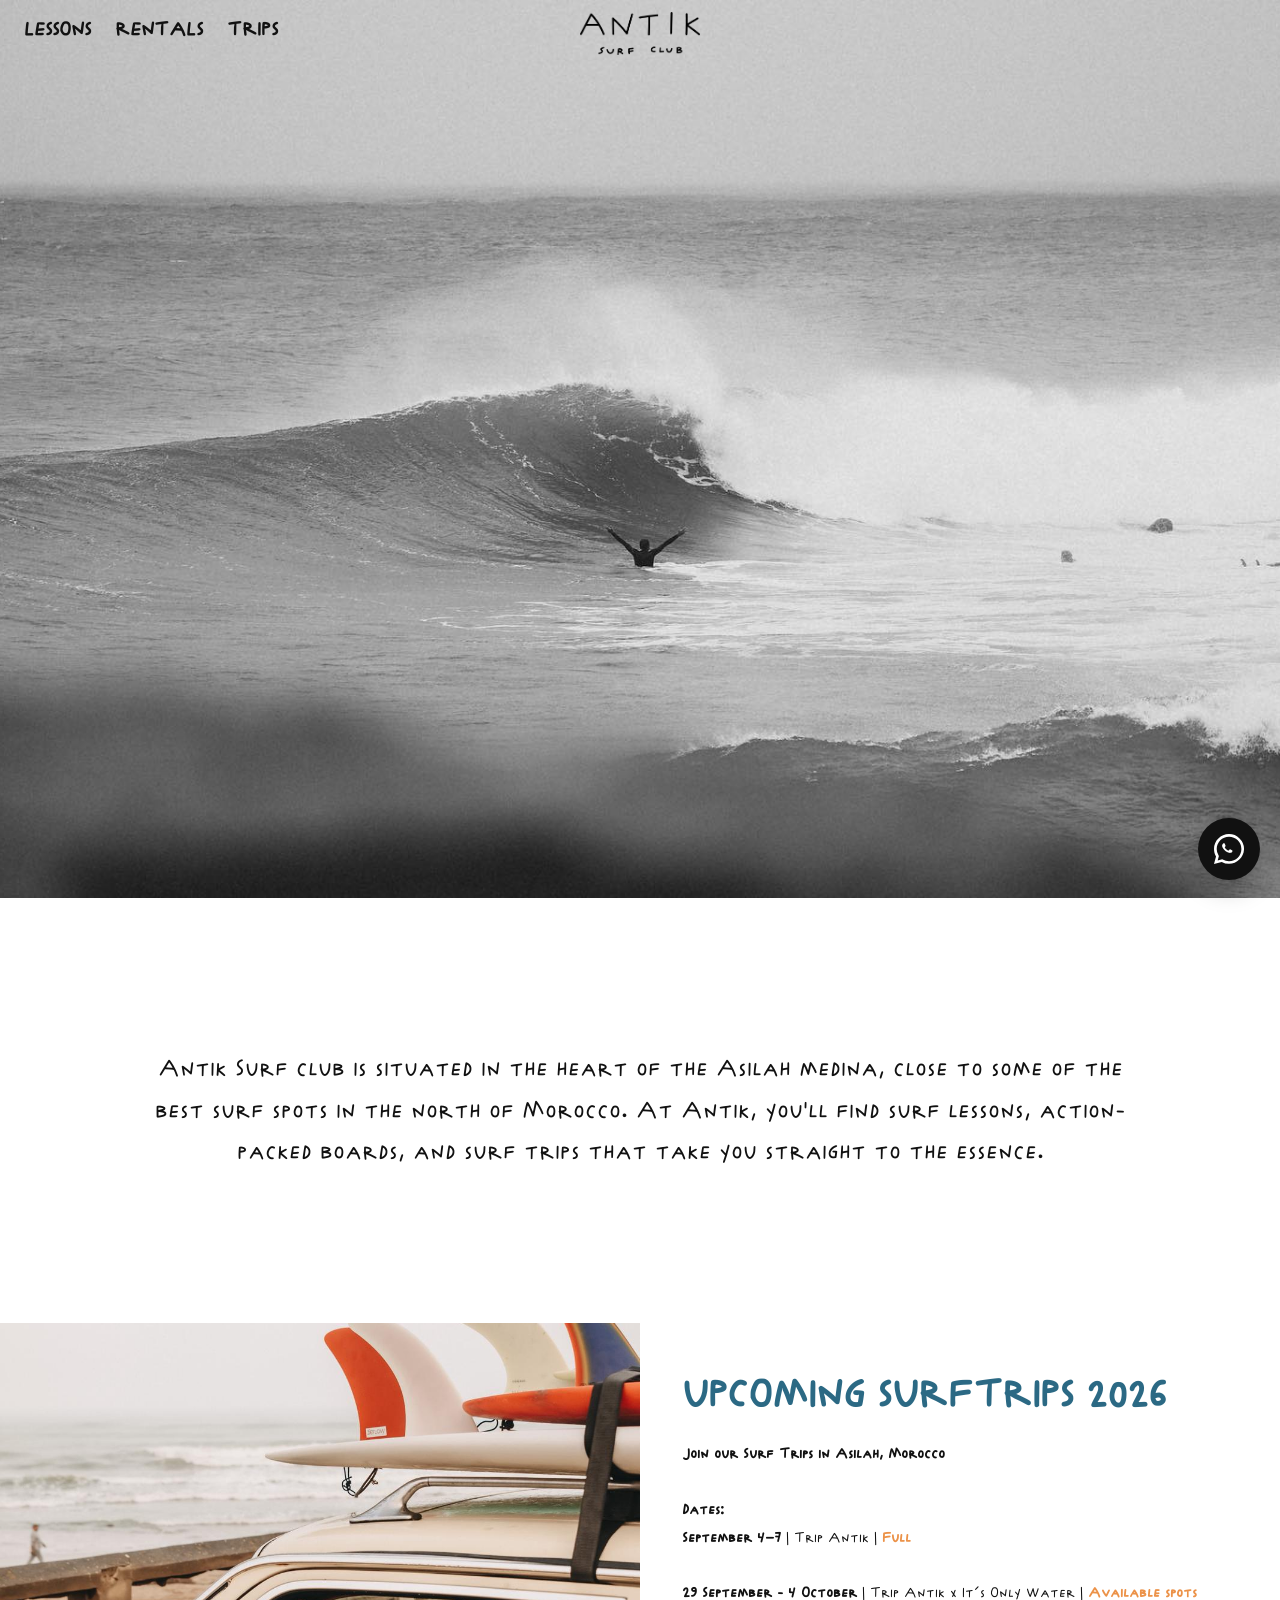
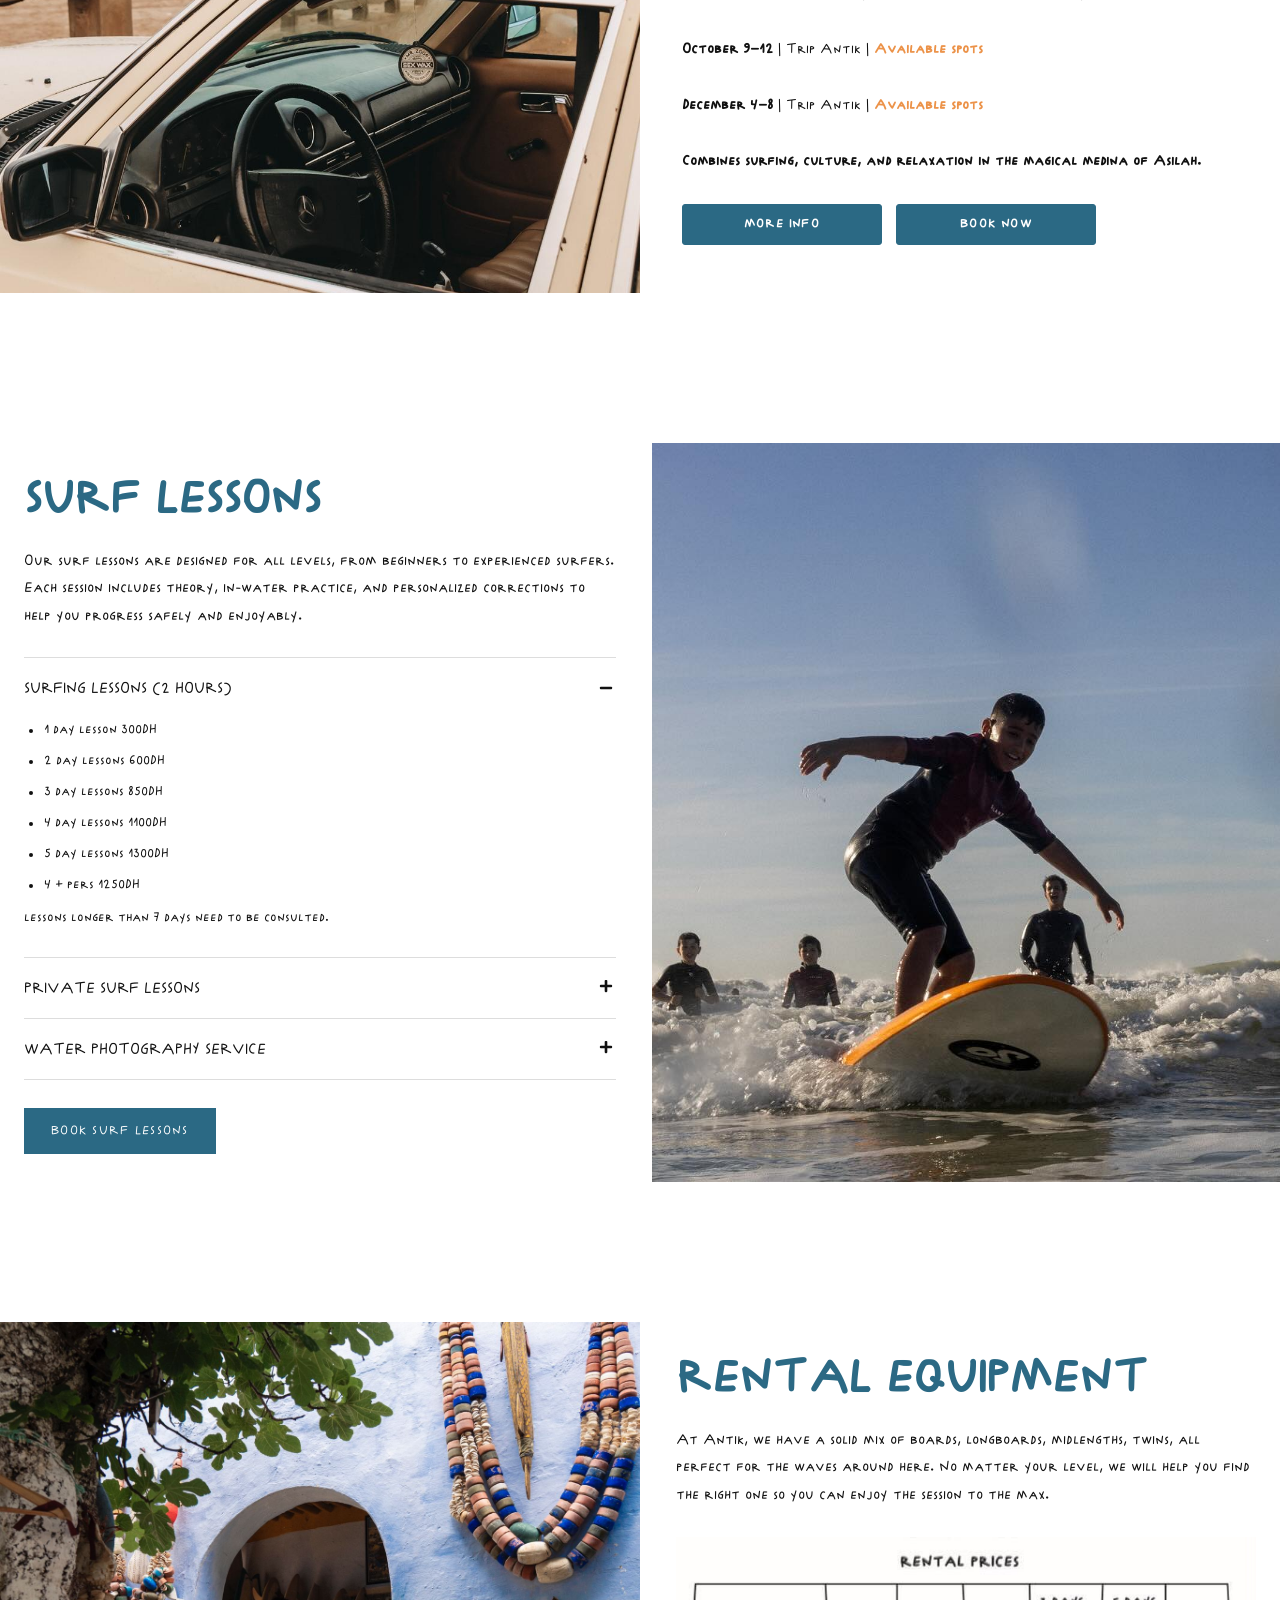
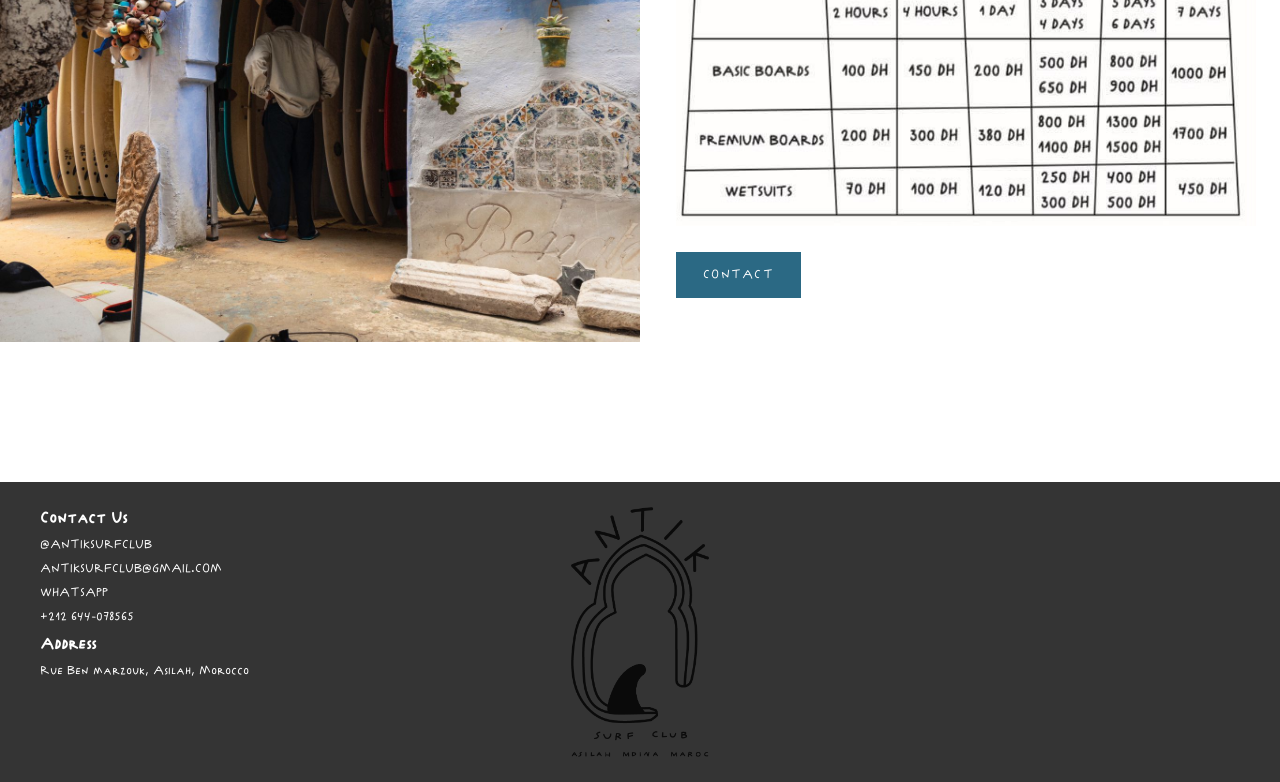
==== index.html @ b97a7c61 "main page actualizado los estilos segun las peticiones de asis en la primera reunion proximo paso la" ====
<!DOCTYPE html>
<html>
<head>
    <meta charset="UTF-8">
    <meta name="viewport" content="width=device-width, initial-scale=1.0">
    <title>Antik Web</title>
    <link rel="stylesheet" href="css/style.css">
</head>

<body>
    <section class="hero" id="hero">
        <header class="encabezado">
            <div class="menu-indice">
                <button class="menu-boton" id="menuBoton" type="button" aria-label="Abrir menú" aria-expanded="false" aria-controls="menuDesplegable">☰</button>
                <div class="menu-desplegable" id="menuDesplegable">
                    <button class="menu-cerrar" id="menuCerrar" type="button" aria-label="Cerrar menú">✕</button>
                    <a href="#surf-lessons">Surf Lessons</a>
                    <a href="#surf-rental">Surf Rental</a>
                    <a href="surftrips.html">Surf Trips</a>
                </div>
            </div>
            <nav class="desktop-nav" aria-label="Main navigation">
                <a href="#surf-lessons">Lessons</a>
                <a href="#surf-rental">Rentals</a>
                <a href="surftrips.html">Trips</a>
            </nav>
            <h1 class="hero-title">
                <img class="hero-title-logo" src="images/logo-tipografia-ANTIK-SURF-CLUB.png" alt="Antik Surf Club">
            </h1>
        
        </header> 
    </section>

    <section class="antik-intro" aria-label="Antik surf club intro">
        <p>
            Antik Surf club is situated in the heart of the Asilah medina, close to some of the best surf spots
            in the north of Morocco. At Antik, you'll find surf lessons, action-packed boards, and surf trips that
            take you straight to the essence.
        </p>
    </section>

    <section class="upcoming-trips-section" aria-label="Upcoming surf trips">
        <div class="upcoming-trips-media" aria-hidden="true"></div>
        <div class="upcoming-trips-content">
            <h2 class="upcoming-trips-title"><a href="surftrips.html">UPCOMING SURFTRIPS 2026</a></h2>
            <p class="upcoming-trips-text"><strong>Join our Surf Trips in Asilah, Morocco</strong><br><br>
            <strong>Dates:</strong><br>
            <strong>September 4–7</strong> | Trip Antik | <span class="trip-status trip-status-full">Full</span><br><br>
            <strong>29 September - 4 October</strong> | Trip Antik x It´s Only Water | <span class="trip-status trip-status-available">Available spots</span><br><br>
            <strong>October 9–12</strong> | Trip Antik | <span class="trip-status trip-status-available">Available spots</span><br><br>
            <strong>December 4–8</strong> | Trip Antik | <span class="trip-status trip-status-available">Available spots</span><br><br>
            <strong>Combines surfing, culture, and relaxation in the magical medina of Asilah.</strong></p>
            <div class="upcoming-trips-actions">
                <a class="upcoming-trips-button upcoming-trips-button-primary" href="surftrips.html">MORE INFO</a>
                <a class="upcoming-trips-button upcoming-trips-button-primary" href="https://api.whatsapp.com/send/?phone=212644078565&amp;text&amp;type=phone_number&amp;app_absent=0">BOOK NOW</a>
            </div>
        </div>
    </section>

    <section class="surf-lessons-section" id="surf-lessons" aria-label="Surf lessons">
        <div class="surf-lessons-layout">
            <div class="elementor-widget-wrap elementor-element-populated">
                <div class="elementor-element elementor-element-a486c04 elementor-widget elementor-widget-heading" data-id="a486c04" data-element_type="widget" data-widget_type="heading.default">
                    <h1 class="elementor-heading-title elementor-size-default">SURF LESSONS</h1>
                </div>
                <div class="elementor-element elementor-element-afb45d2 elementor-widget elementor-widget-heading" data-id="afb45d2" data-element_type="widget" data-widget_type="heading.default">
                    <p class="elementor-heading-title elementor-size-default">Our surf lessons are designed for all levels, from beginners to experienced surfers. Each session includes theory, in-water practice, and personalized corrections to help you progress safely and enjoyably.</p>
                </div>
                <div class="elementor-element elementor-element-6ef3668 elementor-widget elementor-widget-accordion" data-id="6ef3668" data-element_type="widget" data-widget_type="accordion.default">
                    <div class="elementor-accordion">
                        <div class="elementor-accordion-item">
                            <div id="elementor-tab-title-1161" class="elementor-tab-title elementor-active" data-tab="1" role="button" aria-controls="elementor-tab-content-1161" aria-expanded="true" tabindex="0" aria-selected="true">
                                <span class="elementor-accordion-icon elementor-accordion-icon-right" aria-hidden="true">
                                    <span class="elementor-accordion-icon-closed"><svg class="e-font-icon-svg e-fas-plus" viewBox="0 0 448 512" xmlns="http://www.w3.org/2000/svg"><path d="M416 208H272V64c0-17.67-14.33-32-32-32h-32c-17.67 0-32 14.33-32 32v144H32c-17.67 0-32 14.33-32 32v32c0 17.67 14.33 32 32 32h144v144c0 17.67 14.33 32 32 32h32c17.67 0 32-14.33 32-32V304h144c17.67 0 32-14.33 32-32v-32c0-17.67-14.33-32-32-32z"></path></svg></span>
                                    <span class="elementor-accordion-icon-opened"><svg class="e-font-icon-svg e-fas-minus" viewBox="0 0 448 512" xmlns="http://www.w3.org/2000/svg"><path d="M416 208H32c-17.67 0-32 14.33-32 32v32c0 17.67 14.33 32 32 32h384c17.67 0 32-14.33 32-32v-32c0-17.67-14.33-32-32-32z"></path></svg></span>
                                </span>
                                <a class="elementor-accordion-title" tabindex="0">SURFING LESSONS (2 HOURS)</a>
                            </div>
                            <div id="elementor-tab-content-1161" class="elementor-tab-content elementor-clearfix elementor-active" data-tab="1" role="region" aria-labelledby="elementor-tab-title-1161" style="display: block;"><ul><li><h4>1 day lesson 300DH</h4></li><li><h4>2 day lessons 600DH</h4></li><li><h4>3 day lessons 850DH</h4></li><li><h4>4 day lessons 1100DH</h4></li><li><h4>5 day lessons 1300DH</h4></li><li><h4>4 + pers 1250DH</h4></li></ul><h4>lessons longer than 7 days need to be consulted.</h4></div>
                        </div>
                        <div class="elementor-accordion-item">
                            <div id="elementor-tab-title-1162" class="elementor-tab-title" data-tab="2" role="button" aria-controls="elementor-tab-content-1162" aria-expanded="false">
                                <span class="elementor-accordion-icon elementor-accordion-icon-right" aria-hidden="true">
                                    <span class="elementor-accordion-icon-closed"><svg class="e-font-icon-svg e-fas-plus" viewBox="0 0 448 512" xmlns="http://www.w3.org/2000/svg"><path d="M416 208H272V64c0-17.67-14.33-32-32-32h-32c-17.67 0-32 14.33-32 32v144H32c-17.67 0-32 14.33-32 32v32c0 17.67 14.33 32 32 32h144v144c0 17.67 14.33 32 32 32h32c17.67 0 32-14.33 32-32V304h144c17.67 0 32-14.33 32-32v-32c0-17.67-14.33-32-32-32z"></path></svg></span>
                                    <span class="elementor-accordion-icon-opened"><svg class="e-font-icon-svg e-fas-minus" viewBox="0 0 448 512" xmlns="http://www.w3.org/2000/svg"><path d="M416 208H32c-17.67 0-32 14.33-32 32v32c0 17.67 14.33 32 32 32h384c17.67 0 32-14.33 32-32v-32c0-17.67-14.33-32-32-32z"></path></svg></span>
                                </span>
                                <a class="elementor-accordion-title" tabindex="0">PRIVATE SURF LESSONS</a>
                            </div>
                            <div id="elementor-tab-content-1162" class="elementor-tab-content elementor-clearfix" data-tab="2" role="region" aria-labelledby="elementor-tab-title-1162"><h4>Consult availability and prices</h4><h4>antiksurfclub@gmail.com</h4><h4>+212 644-078565</h4></div>
                        </div>
                        <div class="elementor-accordion-item">
                            <div id="elementor-tab-title-1163" class="elementor-tab-title" data-tab="3" role="button" aria-controls="elementor-tab-content-1163" aria-expanded="false">
                                <span class="elementor-accordion-icon elementor-accordion-icon-right" aria-hidden="true">
                                    <span class="elementor-accordion-icon-closed"><svg class="e-font-icon-svg e-fas-plus" viewBox="0 0 448 512" xmlns="http://www.w3.org/2000/svg"><path d="M416 208H272V64c0-17.67-14.33-32-32-32h-32c-17.67 0-32 14.33-32 32v144H32c-17.67 0-32 14.33-32 32v32c0 17.67 14.33 32 32 32h144v144c0 17.67 14.33 32 32 32h32c17.67 0 32-14.33 32-32V304h144c17.67 0 32-14.33 32-32v-32c0-17.67-14.33-32-32-32z"></path></svg></span>
                                    <span class="elementor-accordion-icon-opened"><svg class="e-font-icon-svg e-fas-minus" viewBox="0 0 448 512" xmlns="http://www.w3.org/2000/svg"><path d="M416 208H32c-17.67 0-32 14.33-32 32v32c0 17.67 14.33 32 32 32h384c17.67 0 32-14.33 32-32v-32c0-17.67-14.33-32-32-32z"></path></svg></span>
                                </span>
                                <a class="elementor-accordion-title" tabindex="0">WATER PHOTOGRAPHY SERVICE</a>
                            </div>
                            <div id="elementor-tab-content-1163" class="elementor-tab-content elementor-clearfix" data-tab="3" role="region" aria-labelledby="elementor-tab-title-1163"><h4>Take the best memories of your experience</h4><h4>Book now 150DH</h4></div>
                        </div>
                    </div>
                </div>
                <div class="elementor-element elementor-element-28c0f49 elementor-align-left elementor-widget__width-initial elementor-mobile-align-justify elementor-widget elementor-widget-button" data-id="28c0f49" data-element_type="widget" data-widget_type="button.default">
                    <a class="elementor-button elementor-button-link elementor-size-sm" href="https://api.whatsapp.com/send/?phone=212644078565&amp;text&amp;type=phone_number&amp;app_absent=0">
                        <span class="elementor-button-content-wrapper">
                            <span class="elementor-button-text">BOOK SURF LESSONS</span>
                        </span>
                    </a>
                </div>
            </div>
            <div class="surf-lessons-media" aria-hidden="true"></div>
        </div>
    </section>

    <section class="surf-rental-section" id="surf-rental" aria-label="Rental equipment">
        <div class="surf-rental-layout">
            <div class="surf-rental-media" aria-hidden="true"></div>
            <div class="elementor-column elementor-col-50 elementor-top-column elementor-element elementor-element-14c9cfe" data-id="14c9cfe" data-element_type="column">
                <div class="elementor-widget-wrap elementor-element-populated">
                    <div class="elementor-element elementor-element-a6297ad elementor-widget elementor-widget-heading" data-id="a6297ad" data-element_type="widget" data-widget_type="heading.default">
                        <h1 class="elementor-heading-title elementor-size-default"><a href="#surf-rental">RENTAL EQUIPMENT</a></h1>
                    </div>
                    <div class="elementor-element elementor-element-3579258 elementor-widget elementor-widget-heading" data-id="3579258" data-element_type="widget" data-widget_type="heading.default">
                        <p class="elementor-heading-title elementor-size-default">At Antik, we have a solid mix of boards, longboards, midlengths, twins, all perfect for the waves around here. No matter your level, we will help you find the right one so you can enjoy the session to the max.</p>
                    </div>
                    <div class="surf-rental-prices">
                        <img src="images/Rentprices.JPG" alt="Surf rental prices">
                    </div>
                    
                    <div class="elementor-element elementor-element-9f660d5 elementor-align-left elementor-widget__width-initial elementor-tablet-align-center elementor-widget elementor-widget-button" data-id="9f660d5" data-element_type="widget" data-widget_type="button.default">
                        <a class="elementor-button elementor-button-link elementor-size-sm" href="https://api.whatsapp.com/send/?phone=212644078565&amp;text&amp;type=phone_number&amp;app_absent=0">
                            <span class="elementor-button-content-wrapper">
                                <span class="elementor-button-text">CONTACT</span>
                            </span>
                        </a>
                    </div>
                </div>
            </div>
        </div>
    </section>

    <section class="bloque-contacto">
        <div class="contacto-izquierda">
            <p class="contacto-titulo">Contact Us</p>
            <a href="https://www.instagram.com/antiksurfclub/" target="_blank" rel="noopener noreferrer">@ANTIKSURFCLUB</a>
            <a href="mailto:antiksurfclub@gmail.com">ANTIKSURFCLUB@GMAIL.COM</a>
            <a href="https://api.whatsapp.com/send/?phone=212644078565&amp;text&amp;type=phone_number&amp;app_absent=0" target="_blank" rel="noopener noreferrer">WHATSAPP</a>
            <p>+212 644-078565</p>
            <p class="contacto-titulo">Address</p>
            <a href="https://www.google.com/maps?um=1&amp;ie=UTF-8&amp;fb=1&amp;gl=es&amp;sa=X&amp;geocode=KZl17D3klAsNMRK8Fh4Hdh6r&amp;daddr=Rue+Ben+marzouk,+Asilah,+Marruecos" target="_blank" rel="noopener noreferrer">Rue Ben marzouk, Asilah, Morocco</a>
        </div>
        <div class="contacto-derecha">
            <img class="logo-final" src="images/logo-antik.png" alt="Logo Antik Surf Club">
        </div>
    </section>

    <a class="floating-whatsapp" href="https://api.whatsapp.com/send/?phone=212644078565&amp;text&amp;type=phone_number&amp;app_absent=0" target="_blank" rel="noopener noreferrer" aria-label="Contact on WhatsApp">
        <svg viewBox="0 0 32 32" aria-hidden="true" focusable="false">
            <path d="M19.11 17.21c-.27-.14-1.59-.78-1.84-.87-.25-.09-.43-.14-.61.14-.18.27-.7.87-.86 1.05-.16.18-.32.2-.59.07-.27-.14-1.15-.42-2.18-1.35-.81-.72-1.35-1.62-1.5-1.89-.16-.27-.02-.42.12-.56.12-.12.27-.32.41-.47.14-.16.18-.27.27-.45.09-.18.05-.34-.02-.47-.07-.14-.61-1.47-.84-2.01-.22-.54-.45-.45-.61-.46h-.52c-.18 0-.47.07-.72.34-.25.27-.95.93-.95 2.27s.97 2.63 1.11 2.82c.14.18 1.91 2.91 4.63 4.08.65.28 1.16.44 1.55.56.65.2 1.25.17 1.72.1.53-.08 1.59-.65 1.81-1.28.23-.63.23-1.17.16-1.28-.06-.11-.24-.18-.5-.32z"></path>
            <path d="M27.26 4.68A15.9 15.9 0 0 0 16.02 0C7.2 0 .02 7.17.02 15.99c0 2.82.74 5.57 2.14 7.98L0 32l8.22-2.15a15.92 15.92 0 0 0 7.8 1.99h.01c8.82 0 15.99-7.18 15.99-16A15.9 15.9 0 0 0 27.26 4.68zm-11.24 24.45h-.01a13.2 13.2 0 0 1-6.73-1.84l-.48-.29-4.88 1.28 1.3-4.76-.31-.49a13.16 13.16 0 0 1-2.02-7.03C2.89 8.69 8.71 2.87 16.02 2.87c3.53 0 6.85 1.37 9.34 3.87a13.1 13.1 0 0 1 3.86 9.34c0 7.31-5.82 13.05-13.2 13.05z"></path>
        </svg>
    </a>

    <script src="js/script.js"></script>
</body>
</html>
---- css/style.css ----
body {
    font-family: 'AntikSurfClub', Arial, sans-serif;
    margin: 0;
    background-color: #ffffff;
    overflow-x: hidden;
}

.encabezado {
    display: flex;
    align-items: center;
    justify-content: center;
    position: relative;
    /*padding: 10px 20px 20px;*/
}

.hero-title {
    margin: 0;
    padding: 12px 16px 0;
}

.hero-title-logo {
    display: block;
    width: min(120px, calc(100vw - 300px));
    height: auto;
}

.logo-final {
    height: 250px;
    width: auto;
    object-fit: contain;
    margin: 0 auto;
    opacity: 0.8;
}

.floating-whatsapp {
    position: fixed;
    right: 20px;
    bottom: 20px;
    z-index: 1000;
    display: inline-flex;
    align-items: center;
    justify-content: center;
    width: 62px;
    height: 62px;
    border-radius: 50%;
    background: #111111;
    color: #ffffff;
    box-shadow: 0 10px 24px rgba(0, 0, 0, 0.22);
    transition: transform 0.2s ease, box-shadow 0.2s ease, background-color 0.2s ease;
}

.floating-whatsapp:hover {
    transform: translateY(-2px);
    background: #2b2b2b;
    box-shadow: 0 14px 28px rgba(0, 0, 0, 0.26);
}

.floating-whatsapp svg {
    width: 30px;
    height: 30px;
    fill: currentColor;
}

.menu-indice {
    position: absolute;
    left: 0;
    top: 0;
    display: flex;
    flex-direction: column;
    align-items: flex-start;
    gap: 6px;
}

.desktop-nav {
    position: absolute;
    left: 24px;
    top: 18px;
    display: flex;
    align-items: center;
    gap: 24px;
}

.desktop-nav a {
    color: #111111;
    text-decoration: none;
    font-size: 24px;
    font-weight: 700;
    line-height: 1;
    text-transform: uppercase;
}

.desktop-nav a:hover {
    opacity: 0.7;
}

.menu-boton {
    font-size: 30px;
    color: #111111;
    background: rgba(0, 0, 0, 0);
    border: none;
    padding: 8px 10px;
    cursor: pointer;
    border-radius: 6px;
    margin-bottom: 8px;
}

.menu-cerrar {
    background: transparent;
    border: none;
    color: white;
    font-size: 24px;
    cursor: pointer;
    align-self: flex-end;
    padding: 10px 16px;
}

.menu-desplegable {
    display: none;
    flex-direction: column;
    background: rgba(0, 0, 0, 0.6);
    backdrop-filter: blur(6px);
    width: 350px;
    position: absolute;
    top: 0;
    left: 0;
    height: 100vh;
    padding-top: 0px;
    z-index: 10;
    border-radius: 0 0px 0px 0;
    overflow: hidden;
    box-shadow: 0 6px 18px rgba(0, 0, 0, 0.25);
}

.menu-desplegable.abierto {
    display: flex;
}

.menu-desplegable a {
    color: white;
    text-decoration: none;
    padding: 10px 10px;
    border-bottom: 1px solid rgba(255, 255, 255, 0.15);    text-align: left;}

.menu-desplegable a:hover {
    background: rgba(255, 255, 255, 0.12);
}

/* Estilo para titulos*/
@font-face {
    font-family: 'AntikSurfClub';
    src: url('../fonts/AntikSurfClub-Regular (2).otf') format('opentype');
}

/*titulos*/
h1 {
    font-family: 'AntikSurfClub', Arial, sans-serif;
}

.hero {
    min-height: 99.80vh;
        background-image: url('../images/fondo.jpg');
    background-size: cover;
    background-position: center;
    background-repeat: no-repeat;
    margin: 0;
    box-sizing: border-box;
    position: relative;
    overflow: hidden;
}

.antik-intro {
    display: flex;
    justify-content: center;
    align-items: center;
    text-align: center;
    margin-top: 150px;
    background: #ffffff;
}

.antik-intro p {
    margin: 0;
    max-width: 980px;
    font-family: 'AntikSurfClub', Arial, sans-serif;
    font-size: clamp(22px, 2.4vw, 34px);
    line-height: 1.35;
    color: #111111;
}

.promo-categories {
    display: grid;
    grid-template-columns: repeat(3, minmax(0, 1fr));
    width: 100%;
}

.promo-category {
    position: relative;
    min-height: 380px;
    display: flex;
    align-items: center;
    justify-content: center;
    background-size: cover;
    background-position: center;
    background-repeat: no-repeat;
    overflow: hidden;
}

.promo-category-lessons {
    background-image: url('../images/surflessons.jpg');
}

.promo-category-rental {
    background-image: url('../images/rentals.jpg');
}

.promo-category-trips {
    background-image: url('../images/surftrips.jpg');
}

.promo-category-overlay {
    position: absolute;
    inset: 0;
    background: rgba(0, 0, 0, 0.18);
}

.promo-category-button {
    position: relative;
    z-index: 1;
    display: inline-flex;
    align-items: center;
    justify-content: center;
    min-width: 150px;
    padding: 12px 26px;
    border: 1px solid #ffffff;
    border-radius: 3px;
    color: #111111;
    text-decoration: none;
    font-family: Arial, sans-serif;
    font-size: 16px;
    font-weight: 500;
    letter-spacing: 0.08em;
    text-transform: uppercase;
    text-align: center;
    line-height: 1;
    background: #ffffff;
    box-shadow: none;
    transition: background-color 0.25s ease, transform 0.25s ease, border-color 0.25s ease;
}

.promo-category-button:hover {
    background: #f2f2f2;
    border-color: #ffffff;
    transform: translateY(-2px);
}

.upcoming-trips-section {
    margin-top : 150px; 
    margin-bottom: 150px ;
    display: grid;
    grid-template-columns: 1fr 1fr;
    min-height: 520px;
    width: 100%;
    background: #ffffff;
}

.upcoming-trips-media {
    background-image: url('../images/surftrips.jpeg');
    background-size: cover;
    background-position: center;
    background-repeat: no-repeat;
    min-height: 320px;
}

.upcoming-trips-content {
    display: flex;
    flex-direction: column;
    justify-content: center;
    padding: 48px 42px;
    background: #ffffff;
    color: #111111;
    font-family: 'AntikSurfClub', Arial, sans-serif;
}

.upcoming-trips-title {
    margin: 0 0 20px;
    font-size: clamp(30px, 4vw, 48px);
    line-height: 1.05;
    font-family: 'AntikSurfClub', Arial, sans-serif;
    color: #2B6984;
}

.upcoming-trips-title a {
    color: inherit;
    text-decoration: none;
}

.upcoming-trips-text {
    margin: 0;
    font-family: 'AntikSurfClub', Arial, sans-serif;
    font-size: 18px;
    line-height: 1.55;
}

.trip-status {
    font-weight: 700;
}

.trip-status-full {
    color: #ec9248;
}

.trip-status-available {
    color: #ec9248;
}

.upcoming-trips-actions {
    display: flex;
    flex-wrap: wrap;
    gap: 14px;
    margin-top: 28px;
}

.upcoming-trips-button {
    display: inline-flex;
    align-items: center;
    justify-content: center;
    min-width: 150px;
    padding: 12px 24px;
    border-radius: 3px;
    text-decoration: none;
    font-family: 'AntikSurfClub', Arial, sans-serif;
    font-size: 15px;
    font-weight: 600;
    letter-spacing: 0.08em;
    text-transform: uppercase;
    transition: transform 0.25s ease, background-color 0.25s ease, color 0.25s ease, border-color 0.25s ease;
}

.upcoming-trips-button:hover {
    transform: translateY(-2px);
}

.upcoming-trips-button-primary {
    background: #2B6984;
    color: #ffffff;
    border: 1px solid #2B6984;
}

.upcoming-trips-button-primary:hover {
    background: #23556b;
    border-color: #23556b;
}

.upcoming-trips-button-secondary {
    background: #ffffff;
    color: #2B6984;
    border: 1px solid #2B6984;
}

.upcoming-trips-button-secondary:hover {
    background: #eef5f8;
}

.surf-lessons-section {
    margin: 0 0 140px;
    padding: 0 0 0 24px;
}

.surf-lessons-layout {
    max-width: none;
    margin: 0;
    display: grid;
    grid-template-columns: 1fr 1fr;
    min-height: 620px;
    background: #ffffff;
}

.surf-lessons-section .elementor-widget-wrap {
    max-width: none;
    margin: 0;
    padding: 28px 36px 28px 0;
    font-family: 'AntikSurfClub', Arial, sans-serif;
    color: #111111;
}

.surf-lessons-media {
    background-image: url('../images/lessons.jpg');
    background-size: cover;
    background-position: center;
    background-repeat: no-repeat;
    min-height: 360px;
}

.surf-lessons-section .elementor-element-a486c04 .elementor-heading-title {
    margin: 0 0 18px;
    font-size: clamp(34px, 4.8vw, 58px);
    line-height: 1;
    color: #2B6984;
}

.surf-lessons-section .elementor-element-afb45d2 .elementor-heading-title {
    margin: 0 0 28px;
    font-size: 19px;
    line-height: 1.45;
}

.surf-lessons-section .elementor-accordion {
    border-top: 1px solid #dddddd;
}

.surf-lessons-section .elementor-accordion-item {
    border-bottom: 1px solid #dddddd;
}

.surf-lessons-section .elementor-tab-title {
    display: flex;
    align-items: center;
    justify-content: space-between;
    gap: 16px;
    padding: 18px 0;
    cursor: pointer;
}

.surf-lessons-section .elementor-accordion-title {
    color: #111111;
    text-decoration: none;
    font-size: 20px;
    line-height: 1.2;
    pointer-events: none;
}

.surf-lessons-section .elementor-accordion-icon {
    width: 20px;
    height: 20px;
    display: inline-flex;
    align-items: center;
    justify-content: center;
    flex-shrink: 0;
    order: 2;
}

.surf-lessons-section .elementor-accordion-icon svg {
    width: 14px;
    height: 14px;
    fill: #111111;
}

.surf-lessons-section .elementor-accordion-icon-opened {
    display: none;
}

.surf-lessons-section .elementor-tab-title.elementor-active .elementor-accordion-icon-opened {
    display: inline-flex;
}

.surf-lessons-section .elementor-tab-title.elementor-active .elementor-accordion-icon-closed {
    display: none;
}

.surf-lessons-section .elementor-tab-content {
    display: none;
    padding: 0 0 20px;
}

.surf-lessons-section .elementor-tab-content.elementor-active {
    display: block;
}

.surf-lessons-section .elementor-tab-content ul {
    margin: 0 0 10px 20px;
    padding: 0;
}

.surf-lessons-section .elementor-tab-content h4 {
    margin: 0 0 8px;
    font-family: 'AntikSurfClub', Arial, sans-serif;
    font-size: 17px;
    line-height: 1.35;
    font-weight: 400;
}

.surf-lessons-section .elementor-element-28c0f49 {
    margin-top: 28px;
}

.surf-lessons-section .elementor-button {
    display: inline-flex;
    align-items: center;
    justify-content: center;
    padding: 14px 26px;
    border: 1px solid #2B6984;
    background: #2B6984;
    color: #ffffff;
    text-decoration: none;
    letter-spacing: 0.08em;
    text-transform: uppercase;
    transition: transform 0.25s ease, background-color 0.25s ease, border-color 0.25s ease;
}

.surf-lessons-section .elementor-button:hover {
    transform: translateY(-2px);
    background: #23556b;
    border-color: #23556b;
}

.surf-rental-section {
    margin: 0 0 140px;
    padding: 0;
}

.surf-rental-layout {
    max-width: none;
    margin: 0;
    display: grid;
    grid-template-columns: 1fr 1fr;
    min-height: 620px;
    background: #ffffff;
}

.surf-rental-media {
    background-image: url('../images/rentals.jpg');
    background-size: cover;
    background-position: center;
    background-repeat: no-repeat;
    min-height: 360px;
}

.surf-rental-section .elementor-column {
    max-width: none;
    margin: 0;
}

.surf-rental-section .elementor-widget-wrap {
    padding: 28px 24px 28px 36px;
    font-family: 'AntikSurfClub', Arial, sans-serif;
    color: #111111;
}

.surf-rental-section .elementor-element-a6297ad .elementor-heading-title {
    margin: 0 0 18px;
    font-size: clamp(34px, 4.8vw, 58px);
    line-height: 1;
    color: #2B6984;
}

.surf-rental-section .elementor-element-a6297ad .elementor-heading-title a {
    color: inherit;
    text-decoration: none;
}

.surf-rental-section .elementor-element-3579258 .elementor-heading-title {
    margin: 0 0 28px;
    font-size: 19px;
    line-height: 1.45;
}

.surf-rental-prices {
    margin: 0 0 24px;
}

.surf-rental-prices img {
    display: block;
    width: 100%;
    max-width: 640px;
    height: auto;
}

.surf-rental-section .eael-data-table-wrap {
    width: 100%;
    overflow-x: auto;
    -webkit-overflow-scrolling: touch;
    border: 1px solid #dddddd;
}

.surf-rental-section .eael-data-table {
    width: 100%;
    min-width: 1060px;
    border-collapse: collapse;
    background: #ffffff;
}

.surf-rental-section .eael-data-table th,
.surf-rental-section .eael-data-table td {
    border: 1px solid #dddddd;
    padding: 12px 10px;
    text-align: center;
    vertical-align: middle;
    font-size: 15px;
    line-height: 1.3;
}

.surf-rental-section .eael-data-table th {
    font-weight: 600;
}

.surf-rental-section .eael-data-table td:first-child {
    text-align: left;
    font-weight: 600;
    white-space: nowrap;
}

.surf-rental-section .elementor-element-9f660d5 {
    margin-top: 26px;
}

.surf-rental-section .elementor-button {
    display: inline-flex;
    align-items: center;
    justify-content: center;
    padding: 14px 26px;
    border: 1px solid #2B6984;
    background: #2B6984;
    color: #ffffff;
    text-decoration: none;
    letter-spacing: 0.08em;
    text-transform: uppercase;
    transition: transform 0.25s ease, background-color 0.25s ease, border-color 0.25s ease;
}

.surf-rental-section .elementor-button:hover {
    transform: translateY(-2px);
    background: #23556b;
    border-color: #23556b;
}


.bloque-contacto {
    background-color: #343434;
    color: white;
    display: flex;
    justify-content: flex-start;
    align-items: flex-start;
    position: relative;
    overflow: hidden;
    padding: 25px 40px;
    margin-top: 0px;
    gap: 20px;
    min-height: 250px;
}

.contacto-izquierda {
    display: flex;
    flex-direction: column;
    gap: 8px;
    position: relative;
    z-index: 2;
}

.contacto-derecha {
    position: absolute;
    inset: 0;
    display: flex;
    align-items: center;
    justify-content: center;
    z-index: 1;
    pointer-events: none;
}

.contacto-izquierda a,
.contacto-izquierda p,
.contacto-derecha a,
.contacto-derecha p {
    color: white;
    text-decoration: none;
    margin: 0;
}

.contacto-titulo {
    font-size: 20px;
    line-height: 1.1;
    font-weight: bold;
    font-family: 'AntikSurfClub', Arial, sans-serif;
    margin-bottom: 8px;
}

@media (max-width: 768px) {
    .surf-rental-section .eael-data-table-wrap {
        overflow-x: visible;
        border: 0;
    }

    .surf-rental-section .eael-data-table {
        min-width: 0;
        width: 100%;
        border-collapse: separate;
        border-spacing: 0;
    }

    .surf-rental-section .eael-data-table thead {
        display: none;
    }

    .surf-rental-section .eael-data-table tbody,
    .surf-rental-section .eael-data-table tr,
    .surf-rental-section .eael-data-table td {
        display: block;
        width: 100%;
    }

    .surf-rental-section .eael-data-table tr {
        margin-bottom: 18px;
        border: 1px solid #dddddd;
        background: #ffffff;
        box-sizing: border-box;
        overflow: hidden;
    }

    .surf-rental-section .eael-data-table td {
        display: grid;
        grid-template-columns: minmax(92px, 1fr) auto;
        gap: 12px;
        align-items: center;
        text-align: left;
        border-width: 0 0 1px;
        font-size: 13px;
        padding: 10px 8px;
        box-sizing: border-box;
    }

    .surf-rental-section .eael-data-table td::before {
        content: '';
        font-size: 11px;
        font-weight: 700;
        letter-spacing: 0.08em;
        color: #666666;
    }

    .surf-rental-section .eael-data-table td:first-child {
        grid-template-columns: 1fr;
        background: #f5f5f5;
        border-bottom: 1px solid #dddddd;
        font-weight: 700;
        white-space: normal;
    }

    .surf-rental-section .eael-data-table td:first-child::before {
        display: none;
    }

    .surf-rental-section .eael-data-table td:last-child {
        border-bottom: 0;
    }

    .surf-rental-section .eael-data-table td:nth-child(2)::before {
        content: '2 HOURS';
    }

    .surf-rental-section .eael-data-table td:nth-child(3)::before {
        content: '4 HOURS';
    }

    .surf-rental-section .eael-data-table td:nth-child(4)::before {
        content: '1 DAY';
    }

    .surf-rental-section .eael-data-table td:nth-child(5)::before {
        content: '3 DAYS';
    }

    .surf-rental-section .eael-data-table td:nth-child(6)::before {
        content: '4 DAYS';
    }

    .surf-rental-section .eael-data-table td:nth-child(7)::before {
        content: '5 DAYS';
    }

    .surf-rental-section .eael-data-table td:nth-child(8)::before {
        content: '6 DAYS';
    }

    .surf-rental-section .eael-data-table td:nth-child(9)::before {
        content: '7 DAYS';
    }
}
  

@media (max-width: 480px) {
    .desktop-nav {
        display: none;
    }

    .menu-indice {
        position: fixed;
        top: 12px;
        left: 12px;
        z-index: 1300;
    }

    .menu-boton {
        margin: 0;
        width: 46px;
        height: 46px;
        border-radius: 50%;
        padding: 0;
        background: transparent;
        box-shadow: none;
        backdrop-filter: none;
        display: inline-flex;
        align-items: center;
        justify-content: center;
        font-size: 30px;
        line-height: 1;
    }

    .menu-desplegable {
        display: flex;
        position: fixed;
        top: 0;
        left: 0;
        width: 100%;
        height: auto;
        background: #ffffff;
        padding: 12px 16px 14px;
        box-sizing: border-box;
        opacity: 0;
        visibility: hidden;
        pointer-events: none;
        transform: translateY(-8px);
        transition: opacity 0.25s ease, transform 0.25s ease, visibility 0.25s ease;
        z-index: 1250;
        border-radius: 10px;
        box-shadow: 0 14px 32px rgba(0, 0, 0, 0.22);
    }

    .menu-desplegable.abierto {
        opacity: 1;
        visibility: visible;
        pointer-events: auto;
        transform: translateY(0);
    }

    .menu-cerrar {
        align-self: flex-end;
        color: #111111;
        font-size: 24px;
        padding: 4px 6px;
        margin-bottom: 6px;
    }

    .menu-desplegable a {
        color: #111111;
        padding: 12px 6px;
        font-size: 20px;
        line-height: 1.15;
        border-bottom: 1px solid rgba(0, 0, 0, 0.12);
    }

    .menu-desplegable a:last-child {
        border-bottom: 0;
    }

    .floating-whatsapp {
        right: 14px;
        bottom: 14px;
        width: 56px;
        height: 56px;
    }

    .hero {
        min-height: 100vh;
        min-height: 100svh;
    }

    .hero-title {
        padding: 16px 90px 0;
    }

    .hero-title-logo {
        width: min(100%, 140px);
        margin-left: auto;
        margin-right: auto;
    }

    .promo-categories {
        grid-template-columns: 1fr;
    }

    .promo-category {
        min-height: 240px;
    }

    .promo-category-button {
        font-size: 15px;
        min-width: 140px;
        padding: 12px 22px;
    }

    .promo-category {
        min-height: 210px;
    }

    .promo-category-button {
        font-size: 14px;
        min-width: 128px;
        padding: 10px 18px;
    }

    .upcoming-trips-section {
        grid-template-columns: 1fr;
    }

    .upcoming-trips-media {
        min-height: 280px;
    }

    .upcoming-trips-content {
        padding: 30px 20px;
    }

    .upcoming-trips-text {
        font-size: 16px;
    }

    .upcoming-trips-actions {
        margin-top: 22px;
    }

    .upcoming-trips-media {
        background-size: contain;
        background-position: center top;
        min-height: 0;
        aspect-ratio: 1066 / 1600;
    }

    .upcoming-trips-content {
        padding: 22px 16px;
    }

    .upcoming-trips-title {
        font-size: 26px;
    }

    .upcoming-trips-text {
        font-size: 14px;
        line-height: 1.45;
    }

    .upcoming-trips-button {
        width: 100%;
        min-width: 0;
    }

    .surf-lessons-section {
        margin-bottom: 110px;
        padding: 0;
    }

    .surf-lessons-layout {
        grid-template-columns: 1fr;
        min-height: 0;
    }

    .surf-lessons-section .elementor-widget-wrap {
        padding: 0 16px;
    }

    .surf-lessons-media {
        order: -1;
        min-height: 260px;
        margin-bottom: 20px;
    }

    .surf-lessons-section .elementor-element-a486c04 .elementor-heading-title {
        font-size: clamp(30px, 10vw, 42px);
    }

    .surf-lessons-section .elementor-element-afb45d2 .elementor-heading-title {
        font-size: 16px;
        line-height: 1.45;
    }

    .surf-lessons-section .elementor-accordion-title {
        font-size: 17px;
    }

    .surf-lessons-section .elementor-tab-content h4 {
        font-size: 15px;
        line-height: 1.35;
    }

    .surf-lessons-section .elementor-button {
        width: 100%;
        box-sizing: border-box;
        padding: 14px 14px;
        font-size: 14px;
        letter-spacing: 0.04em;
    }

    .surf-rental-section {
        margin-bottom: 110px;
        padding: 0;
    }

    .surf-rental-layout {
        grid-template-columns: 1fr;
        min-height: 0;
    }

    .surf-rental-media {
        min-height: 260px;
        margin-bottom: 20px;
    }

    .surf-rental-section .elementor-widget-wrap {
        padding: 0 16px;
    }

    .surf-rental-section .elementor-element-a6297ad .elementor-heading-title {
        font-size: clamp(30px, 10vw, 42px);
    }

    .surf-rental-section .elementor-element-3579258 .elementor-heading-title {
        font-size: 16px;
        line-height: 1.45;
    }

    .surf-rental-prices {
        margin-bottom: 18px;
    }

    .surf-rental-section .elementor-button {
        width: 100%;
        box-sizing: border-box;
        padding: 14px 14px;
        font-size: 14px;
        letter-spacing: 0.04em;
    }

    .surf-lessons-card {
        padding: 10px 10px 8px;
        font-size: 13px;
        line-height: 1.25;
    }

    .surf-lessons-card h3 {
        font-size: 17px;
        line-height: 1.15;
    }

    .surf-lessons-card:nth-child(3) h3 {
        font-size: 15px;
        line-height: 1.1;
    }

    .surf-lessons-card:nth-child(3) p {
        font-size: 12px;
        line-height: 1.2;
        margin: 6px 0;
    }

    .surf-trips-cta {
        font-size: 13px;
        max-width: 100%;
    }

    .surf-lessons-arrow-left {
        left: 8px;
    }

    .surf-lessons-arrow-right {
        right: 8px;
    }

}

@media (min-width: 481px) {
    .menu-indice {
        display: none;
    }
}
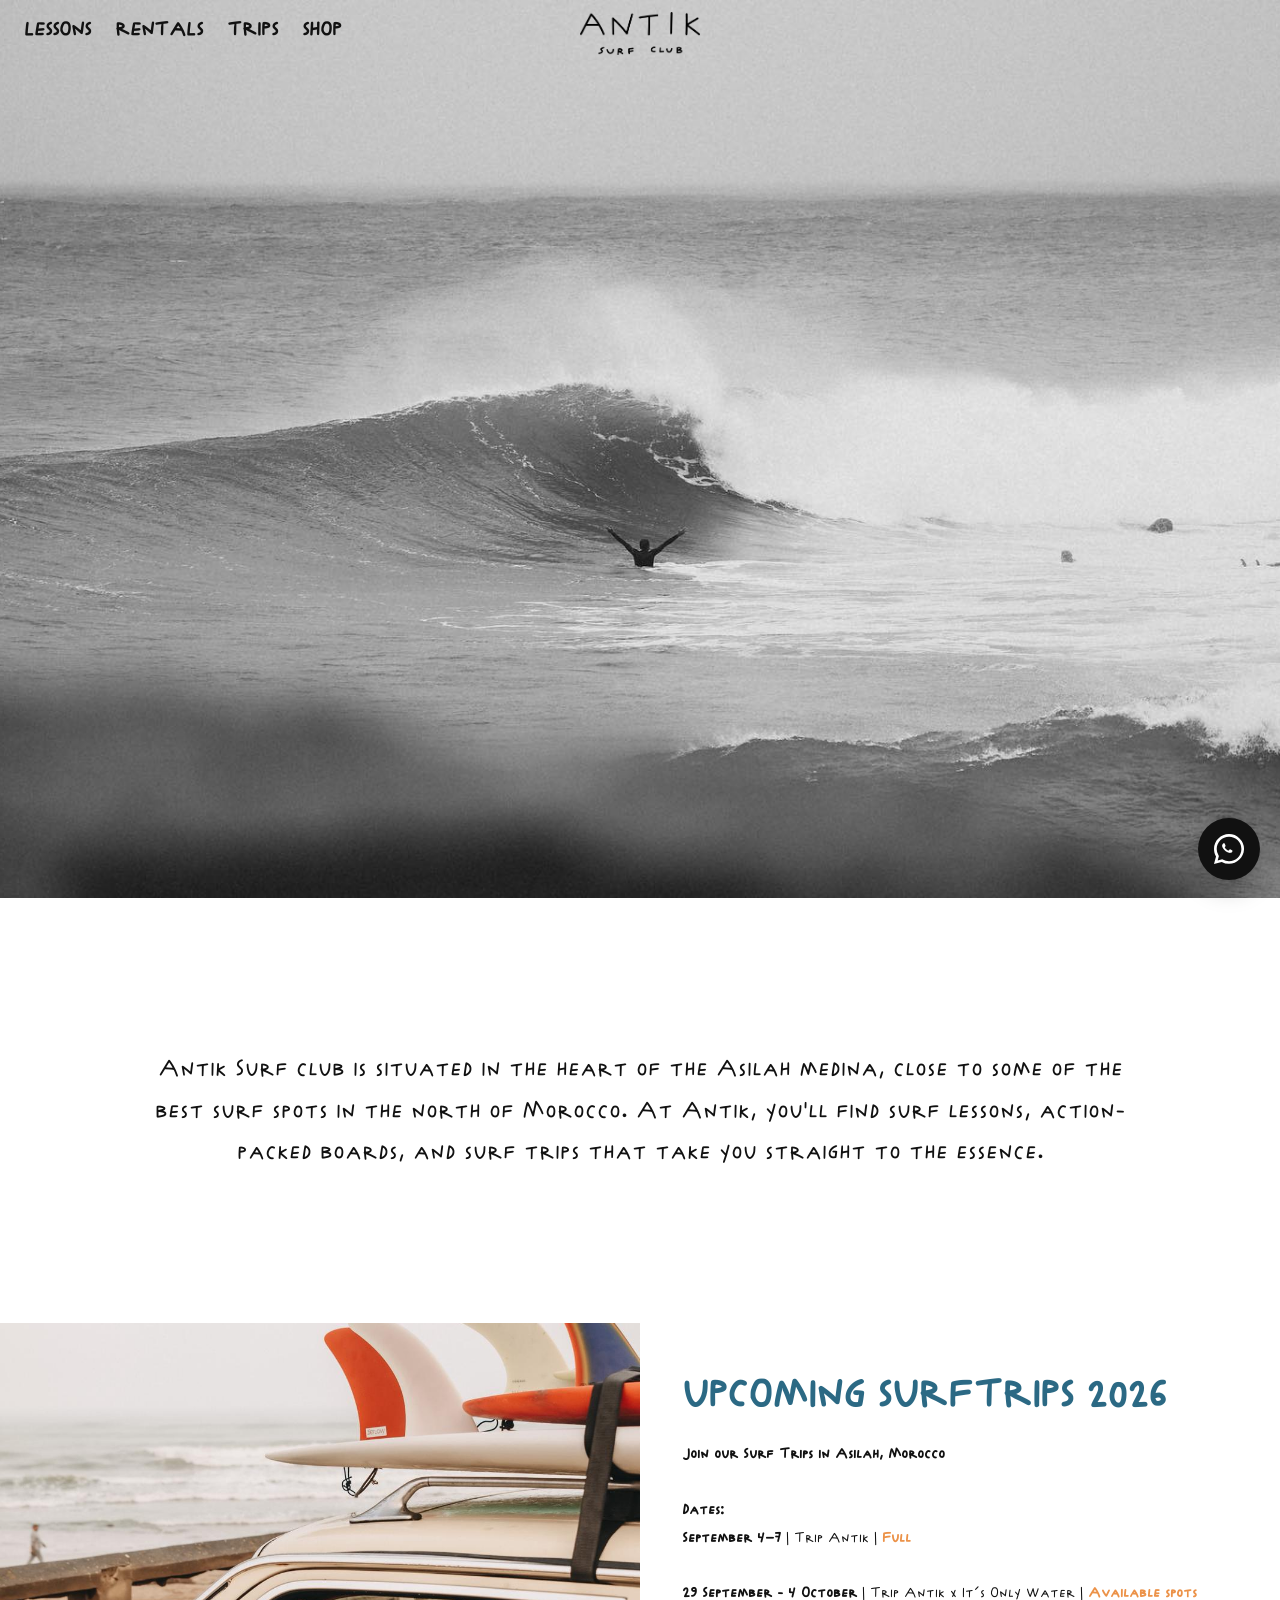
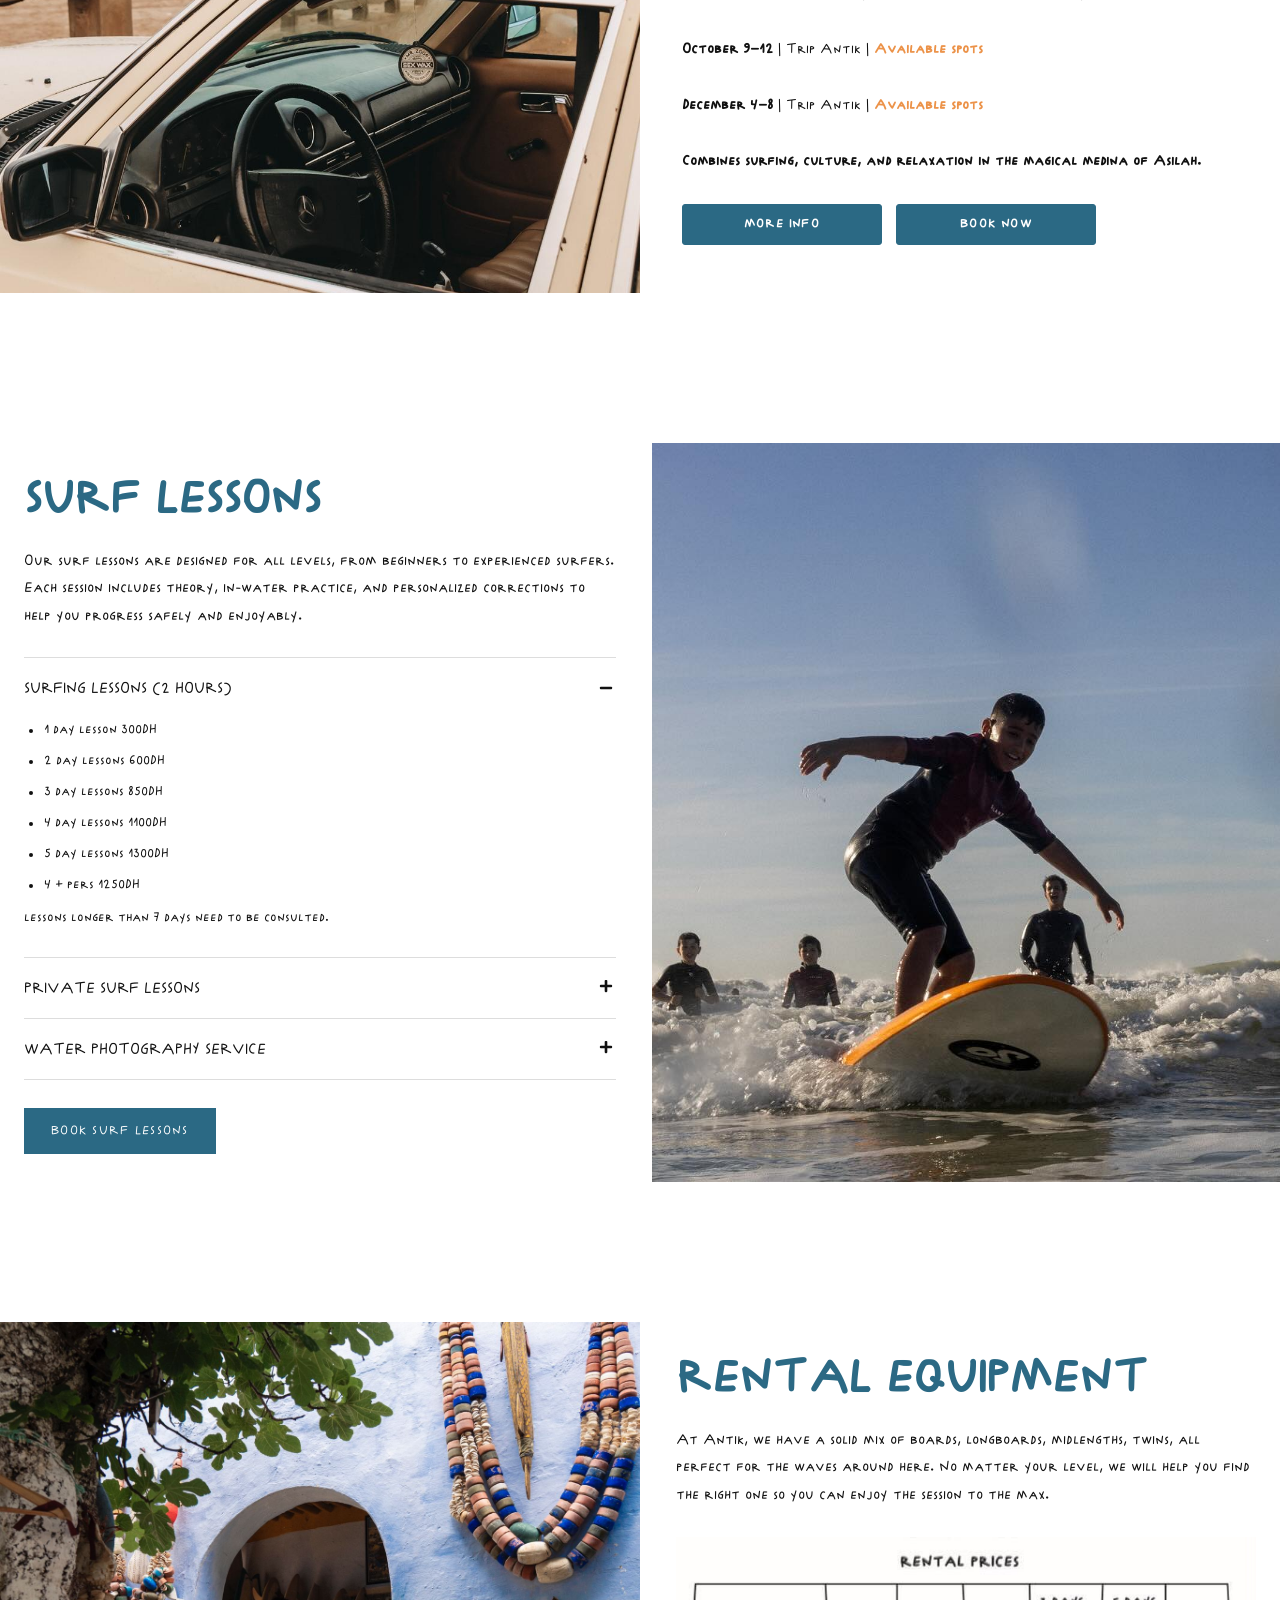
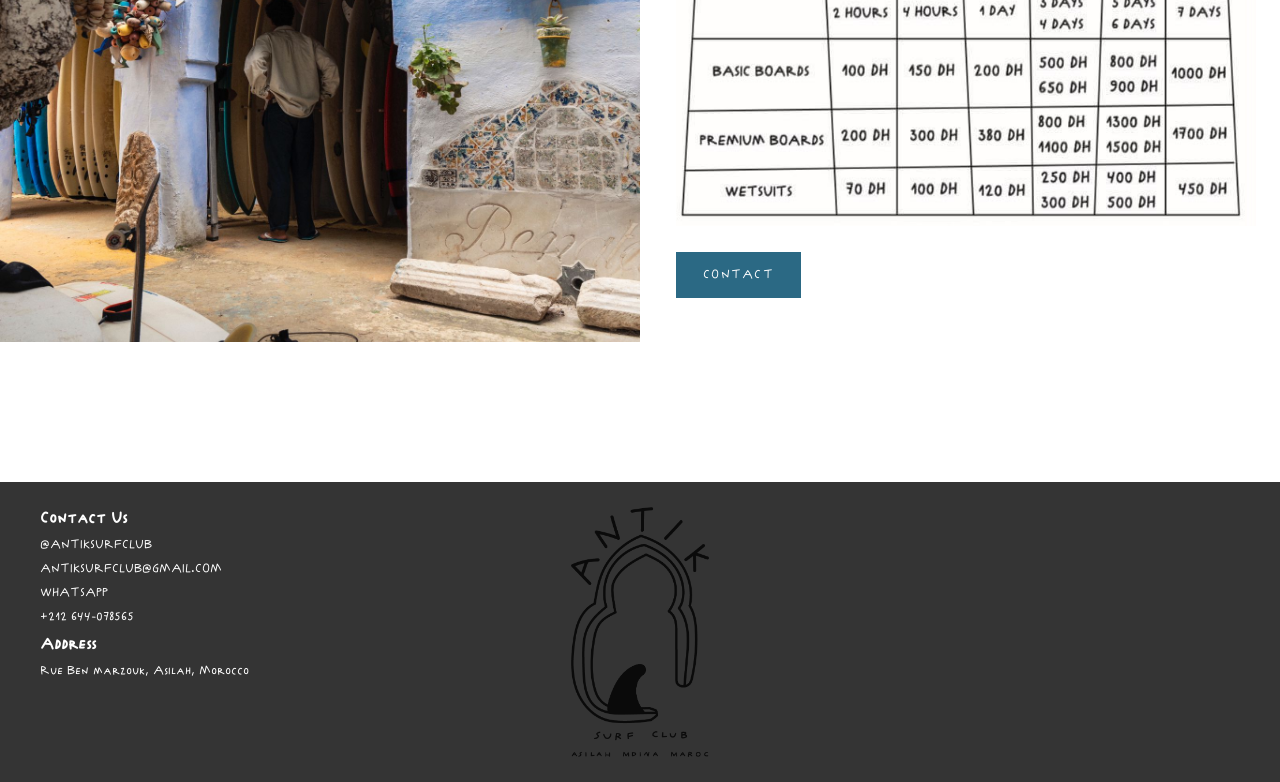
==== commit bb7d797a: "he ordenado carpeta images y he creado la subpagina shop , tengo que comprobar si se despliega el me" ====
--- a/index.html
+++ b/index.html
@@ -9,29 +9,72 @@
 
 <body>
     <section class="hero" id="hero">
-        <header class="encabezado">
-            <div class="menu-indice">
-                <button class="menu-boton" id="menuBoton" type="button" aria-label="Abrir menú" aria-expanded="false" aria-controls="menuDesplegable">☰</button>
-                <div class="menu-desplegable" id="menuDesplegable">
-                    <button class="menu-cerrar" id="menuCerrar" type="button" aria-label="Cerrar menú">✕</button>
-                    <a href="#surf-lessons">Surf Lessons</a>
-                    <a href="#surf-rental">Surf Rental</a>
-                    <a href="surftrips.html">Surf Trips</a>
-                </div>
-            </div>
-            <nav class="desktop-nav" aria-label="Main navigation">
-                <a href="#surf-lessons">Lessons</a>
-                <a href="#surf-rental">Rentals</a>
-                <a href="surftrips.html">Trips</a>
-            </nav>
-            <h1 class="hero-title">
-                <img class="hero-title-logo" src="images/logo-tipografia-ANTIK-SURF-CLUB.png" alt="Antik Surf Club">
-            </h1>
-        
-        </header> 
-    </section>
-
-    <section class="antik-intro" aria-label="Antik surf club intro">
+        <header class="header">
+            <div class="container">
+                <a href="#hero" class="header__logo" aria-label="Antik Surf Club">
+                    <img
+                        src="images/common/logo-tipografia-ANTIK-SURF-CLUB.png"
+                        alt="Antik Surf Club">
+                </a>
+                <nav class="nav" aria-label="Main navigation">
+                    <button
+                        class="nav__toggle"
+                        id="menuBoton"
+                        type="button"
+                        aria-label="Open menu"
+                        aria-expanded="false"
+                        aria-controls="menuMobile">
+                        ☰
+                    </button>
+
+                    <ul class="nav__list">
+                        <li class="nav__item">
+                            <a href="#surf-lessons" class="nav__link">Lessons</a>
+                        </li>
+                        <li class="nav__item">
+                            <a href="#surf-rental" class="nav__link">Rentals</a>
+                        </li>
+                        <li class="nav__item">
+                            <a href="surftrips.html" class="nav__link">Trips</a>
+                        </li>
+                        <li class="nav__item">
+                            <a href="shop.html" class="nav__link">Shop</a>
+                        </li>
+                    </ul>
+
+                    <div class="nav__mobile" id="menuMobile">
+
+                        <button
+                            class="nav__close"
+                            id="menuCerrar"
+                            type="button"
+                            aria-label="Close menu">
+                            ✕
+                        </button>
+
+                        <ul class="nav__mobile-list">
+                            <li class="nav__mobile-item">
+                                <a href="#surf-lessons" class="nav__mobile-link">Lessons</a>
+                            </li>
+
+                            <li class="nav__mobile-item">
+                                <a href="#surf-rental" class="nav__mobile-link">Rentals</a>
+                            </li>
+
+                            <li class="nav__mobile-item">
+                                <a href="surftrips.html" class="nav__mobile-link">Trips</a>
+                            </li>
+                            <li class="nav__mobile-item">
+                                <a href="shop.html" class="nav__mobile-link">Shop</a>
+                            </li>
+                        </ul>
+                    </div>
+                </nav>
+            </div>
+        </header>
+    </section>
+
+    <section class="antik-intro">
         <p>
             Antik Surf club is situated in the heart of the Asilah medina, close to some of the best surf spots
             in the north of Morocco. At Antik, you'll find surf lessons, action-packed boards, and surf trips that
@@ -124,7 +167,7 @@
                         <p class="elementor-heading-title elementor-size-default">At Antik, we have a solid mix of boards, longboards, midlengths, twins, all perfect for the waves around here. No matter your level, we will help you find the right one so you can enjoy the session to the max.</p>
                     </div>
                     <div class="surf-rental-prices">
-                        <img src="images/Rentprices.JPG" alt="Surf rental prices">
+                        <img src="images/index/rentals-price.jpg" alt="Surf rental prices">
                     </div>
                     
                     <div class="elementor-element elementor-element-9f660d5 elementor-align-left elementor-widget__width-initial elementor-tablet-align-center elementor-widget elementor-widget-button" data-id="9f660d5" data-element_type="widget" data-widget_type="button.default">
@@ -150,7 +193,7 @@
             <a href="https://www.google.com/maps?um=1&amp;ie=UTF-8&amp;fb=1&amp;gl=es&amp;sa=X&amp;geocode=KZl17D3klAsNMRK8Fh4Hdh6r&amp;daddr=Rue+Ben+marzouk,+Asilah,+Marruecos" target="_blank" rel="noopener noreferrer">Rue Ben marzouk, Asilah, Morocco</a>
         </div>
         <div class="contacto-derecha">
-            <img class="logo-final" src="images/logo-antik.png" alt="Logo Antik Surf Club">
+            <img class="logo-final" src="images/common/logo-antik.png" alt="Logo Antik Surf Club">
         </div>
     </section>
 
@@ -162,5 +205,6 @@
     </a>
 
     <script src="js/script.js"></script>
+
 </body>
 </html>
--- a/css/style.css
+++ b/css/style.css
@@ -11,6 +11,24 @@
     justify-content: center;
     position: relative;
     /*padding: 10px 20px 20px;*/
+}
+
+.header {
+    display: flex;
+    align-items: center;
+    justify-content: center;
+    position: relative;
+}
+
+.header__logo {
+    display: inline-flex;
+    padding: 12px 16px 0;
+}
+
+.header__logo img {
+    display: block;
+    width: min(120px, calc(100vw - 300px));
+    height: auto;
 }
 
 .hero-title {
@@ -145,6 +163,136 @@
     background: rgba(255, 255, 255, 0.12);
 }
 
+/* ==================================================
+   NAV (surftrips)
+================================================== */
+
+.nav {
+    position: absolute;
+    left: 24px;
+    top: 18px;
+    display: flex;
+    align-items: center;
+    gap: 24px;
+    z-index: 2;
+}
+
+.nav__toggle {
+    display: none;
+    background: transparent;
+    border: none;
+    color: #111111;
+    font-size: 30px;
+    cursor: pointer;
+    padding: 8px 10px;
+    border-radius: 6px;
+    line-height: 1;
+}
+
+.nav__list {
+    display: flex;
+    list-style: none;
+    margin: 0;
+    padding: 0;
+    gap: 24px;
+}
+
+.nav__item {
+    margin: 0;
+    color: #111111;
+}
+
+.nav__link {
+    color: #111111;
+    text-decoration: none;
+    font-size: 24px;
+    font-weight: 700;
+    line-height: 1;
+    text-transform: uppercase;
+}
+
+.nav__link:hover {
+    opacity: 0.7;
+}
+
+.nav__mobile {
+    display: none;
+    flex-direction: column;
+    background: rgba(0, 0, 0, 0.6);
+    backdrop-filter: blur(6px);
+    width: 350px;
+    position: fixed;
+    top: 0;
+    left: 0;
+    height: 100vh;
+    z-index: 200;
+    overflow: hidden;
+    box-shadow: 0 6px 18px rgba(0, 0, 0, 0.25);
+}
+
+.nav__mobile.is-open {
+    display: flex;
+}
+
+.nav__close {
+    background: transparent;
+    border: none;
+    color: white;
+    font-size: 24px;
+    cursor: pointer;
+    align-self: flex-end;
+    padding: 10px 16px;
+}
+
+.nav__mobile-list {
+    list-style: none;
+    margin: 0;
+    padding: 0;
+    display: flex;
+    flex-direction: column;
+}
+
+.nav__mobile-item {
+    margin: 0;
+}
+
+.nav__mobile-link {
+    display: block;
+    color: white;
+    text-decoration: none;
+    padding: 10px 10px;
+    border-bottom: 1px solid rgba(255, 255, 255, 0.15);
+    text-align: left;
+}
+
+.nav__mobile-link:hover {
+    background: rgba(255, 255, 255, 0.12);
+}
+
+/* surftrips hero: links en blanco sobre fondo oscuro */
+.surftrips-page .nav__link {
+    color: #000000;
+}
+
+.surftrips-page .nav__toggle {
+    color: #000000;
+}
+
+/* surftrips logo: mismo tamaño que PNB_main */
+.surftrips-page .hero__logo img {
+    width: min(120px, calc(100vw - 300px));
+}
+
+@media (max-width: 480px) {
+    .nav__list {
+        display: none;
+    }
+
+    .nav__toggle {
+        display: block;
+    }
+}
+
 /* Estilo para titulos*/
 @font-face {
     font-family: 'AntikSurfClub';
@@ -158,7 +306,7 @@
 
 .hero {
     min-height: 99.80vh;
-        background-image: url('../images/fondo.jpg');
+        background-image: url('../images/index/hero.jpg');
     background-size: cover;
     background-position: center;
     background-repeat: no-repeat;
@@ -205,15 +353,15 @@
 }
 
 .promo-category-lessons {
-    background-image: url('../images/surflessons.jpg');
+    background-image: url('../images/index/lessons.jpg');
 }
 
 .promo-category-rental {
-    background-image: url('../images/rentals.jpg');
+    background-image: url('../images/index/rentals.jpg');
 }
 
 .promo-category-trips {
-    background-image: url('../images/surftrips.jpg');
+    background-image: url('../images/common/surftrips.jpeg');
 }
 
 .promo-category-overlay {
@@ -263,7 +411,7 @@
 }
 
 .upcoming-trips-media {
-    background-image: url('../images/surftrips.jpeg');
+    background-image: url('../images/common/surftrips.jpeg');
     background-size: cover;
     background-position: center;
     background-repeat: no-repeat;
@@ -383,7 +531,7 @@
 }
 
 .surf-lessons-media {
-    background-image: url('../images/lessons.jpg');
+    background-image: url('../images/index/lessons.jpg');
     background-size: cover;
     background-position: center;
     background-repeat: no-repeat;
@@ -517,7 +665,7 @@
 }
 
 .surf-rental-media {
-    background-image: url('../images/rentals.jpg');
+    background-image: url('../images/index/rentals.jpg');
     background-size: cover;
     background-position: center;
     background-repeat: no-repeat;
@@ -780,13 +928,14 @@
     }
 
     .menu-indice {
-        position: fixed;
-        top: 12px;
-        left: 12px;
-        z-index: 1300;
+        position: absolute;
+        top: 0;
+        left: 0;
+        z-index: 20;
     }
 
     .menu-boton {
+        position: static;
         margin: 0;
         width: 46px;
         height: 46px;
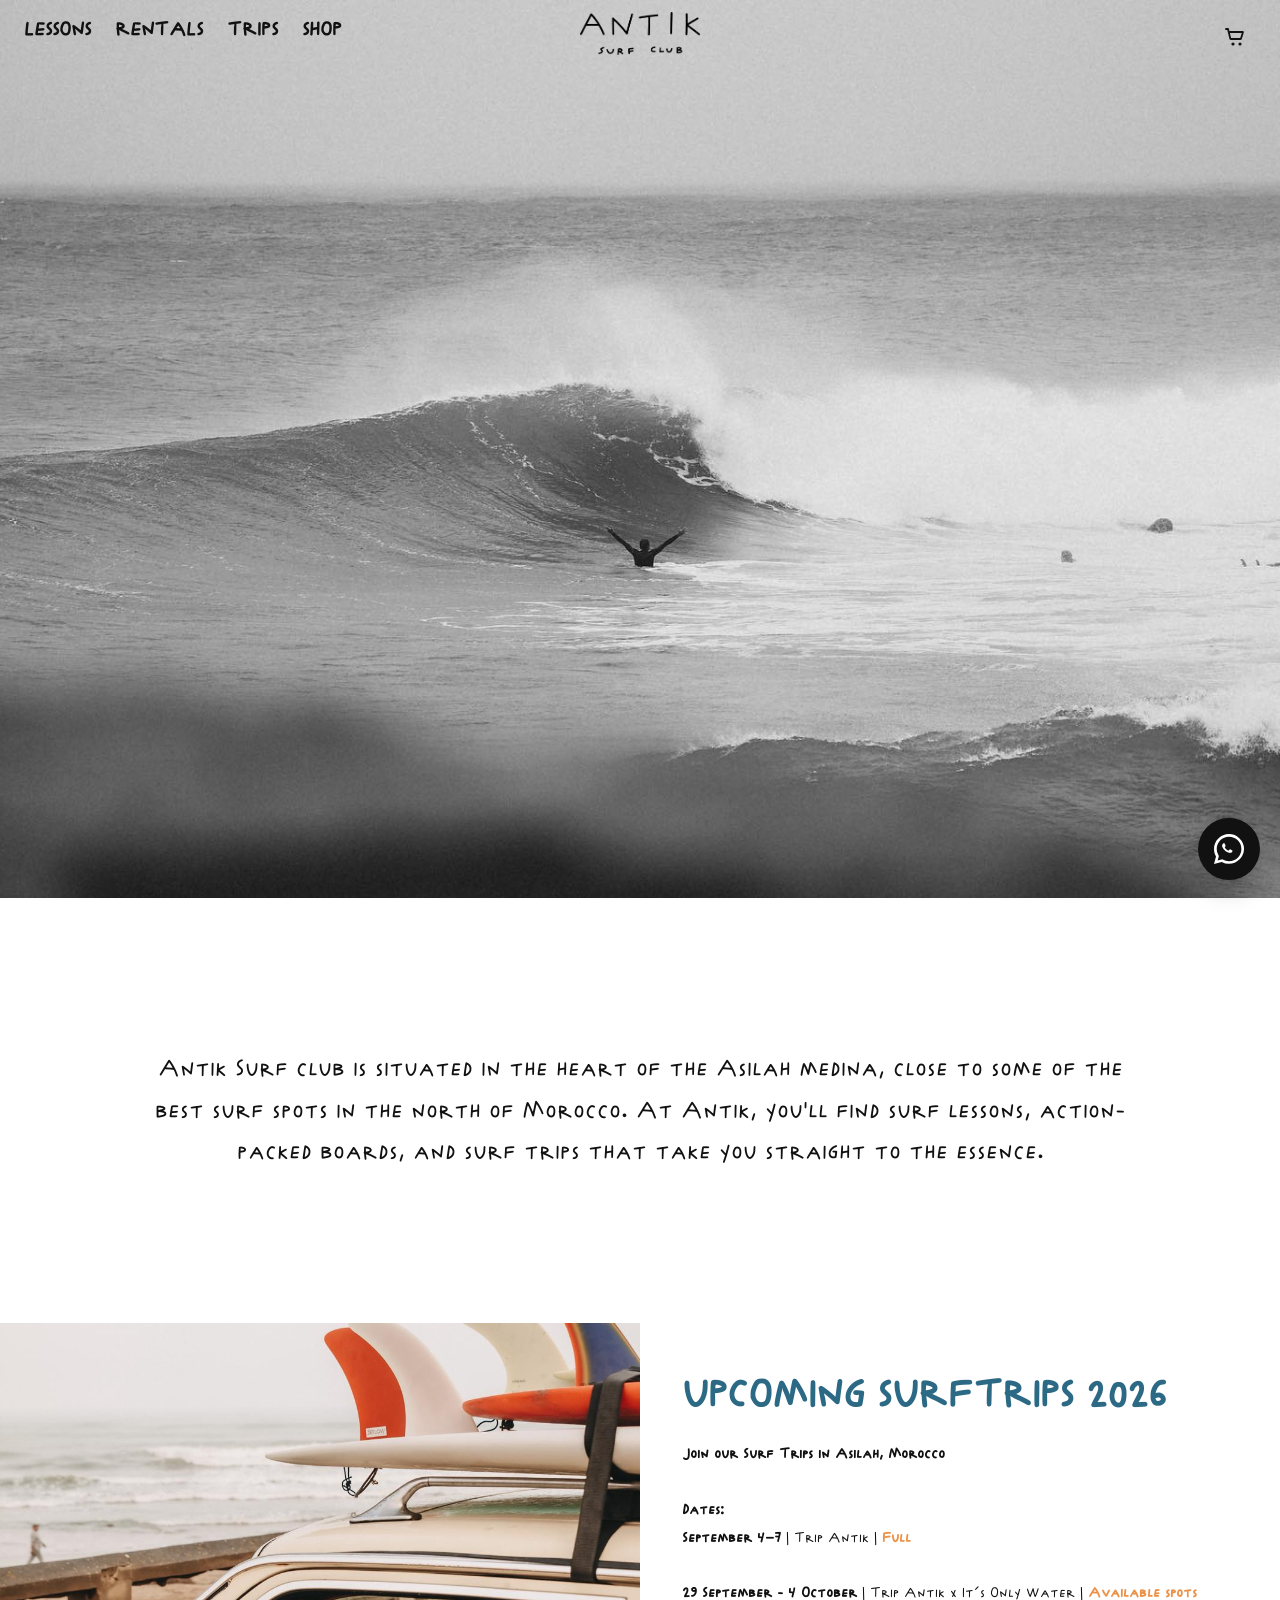
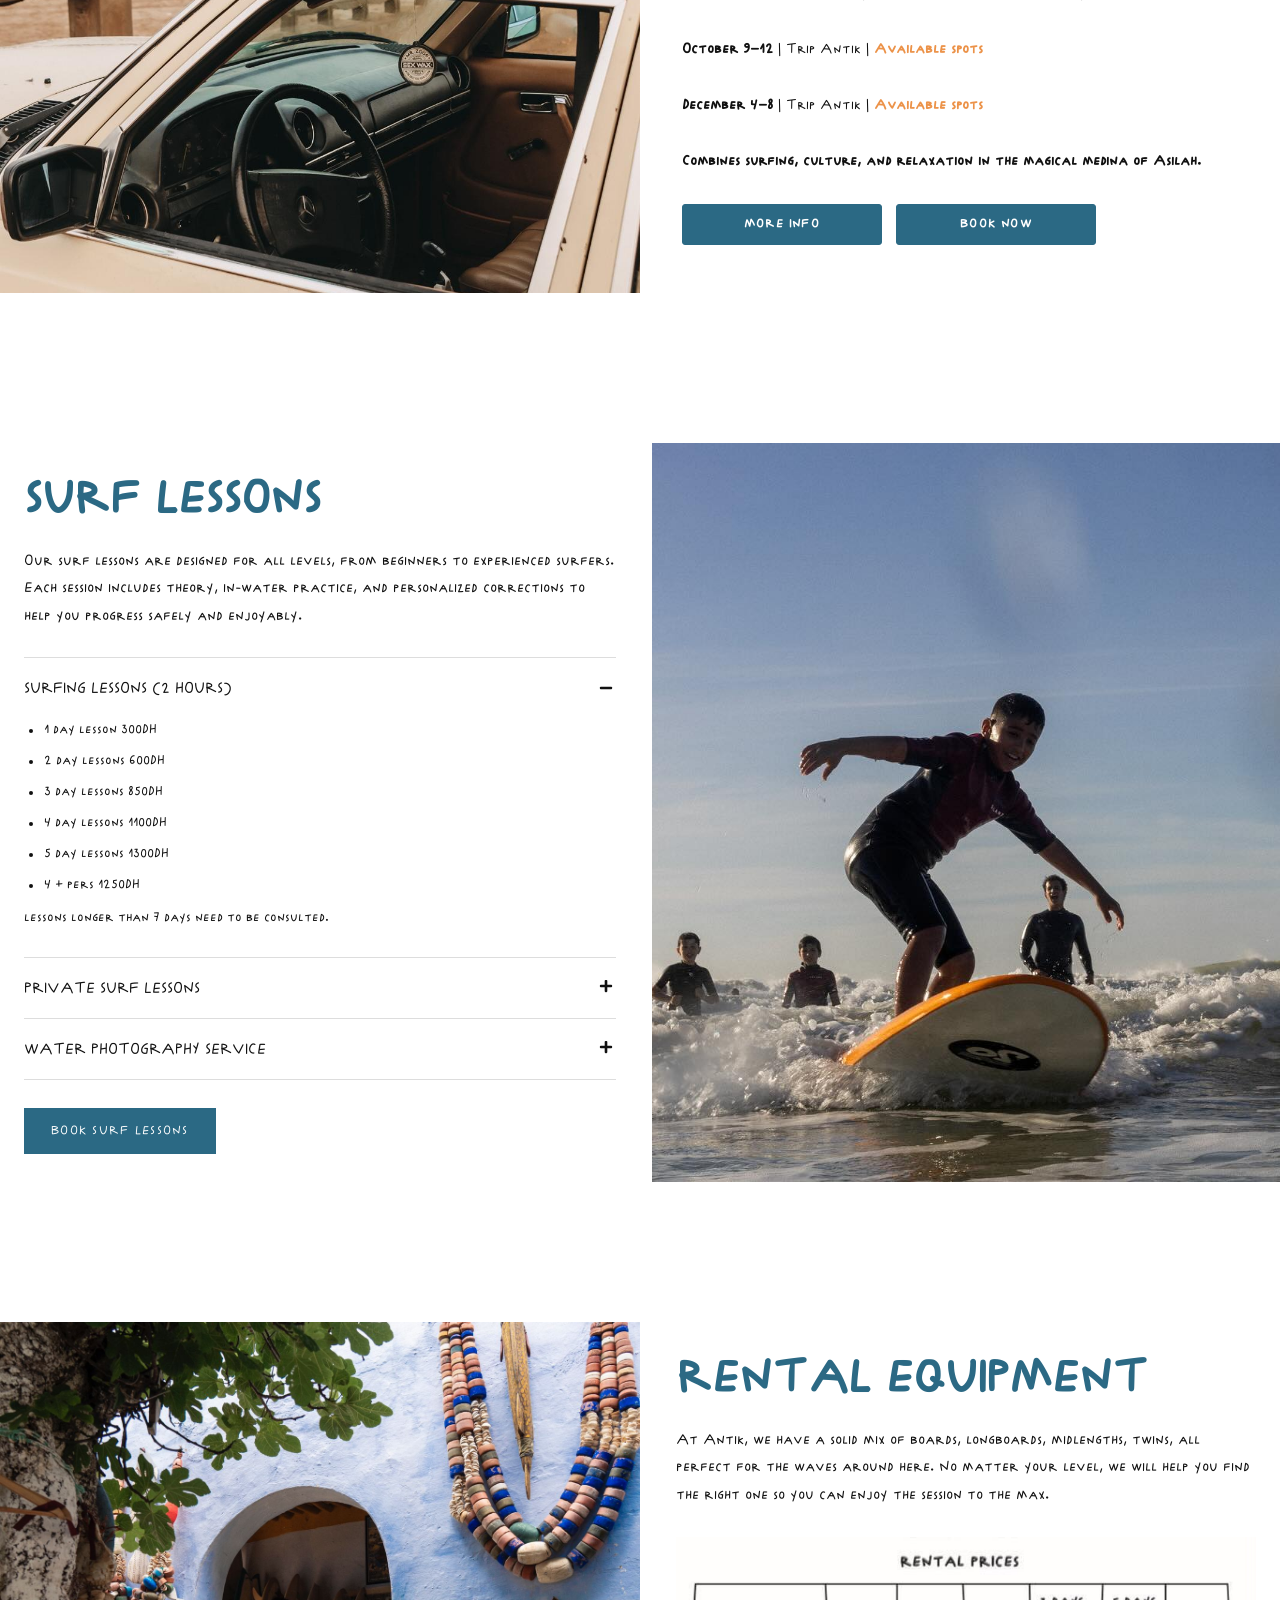
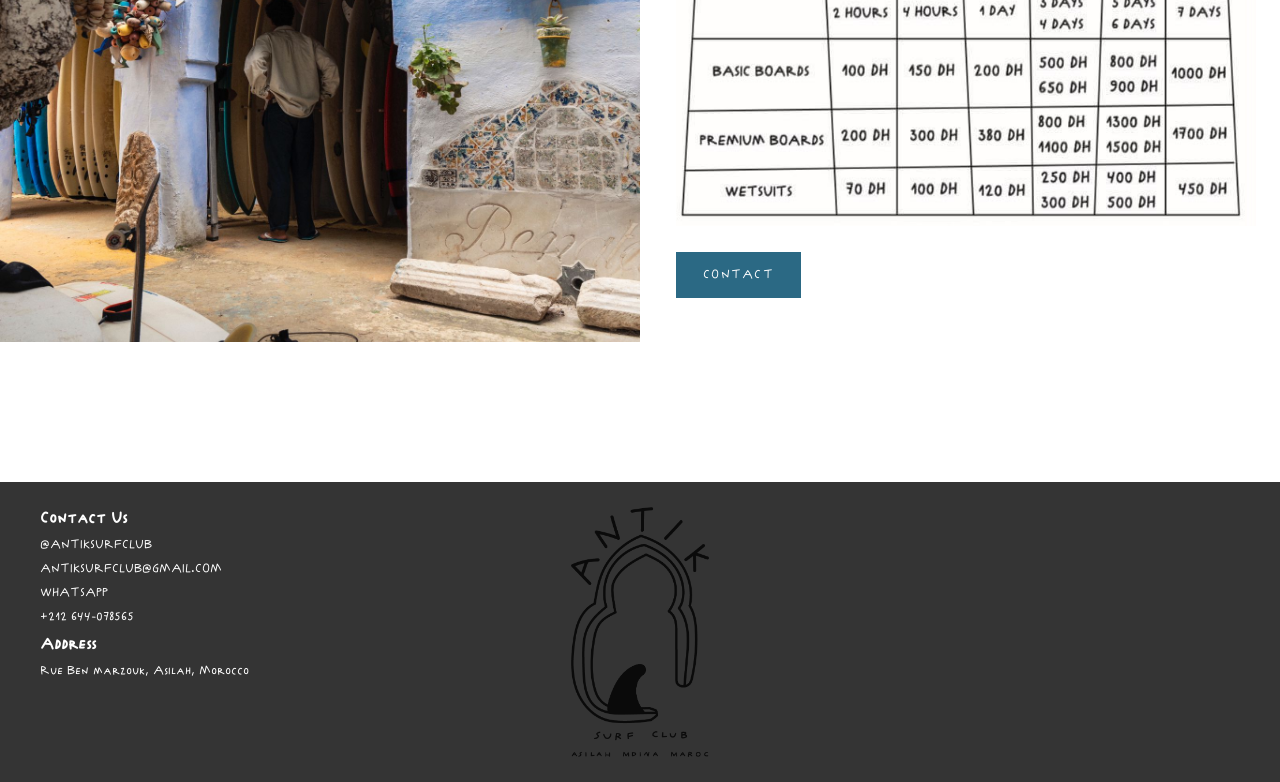
==== commit b9fe703b: "Add header cart icon across pages" ====
--- a/index.html
+++ b/index.html
@@ -9,68 +9,33 @@
 
 <body>
     <section class="hero" id="hero">
-        <header class="header">
-            <div class="container">
-                <a href="#hero" class="header__logo" aria-label="Antik Surf Club">
-                    <img
-                        src="images/common/logo-tipografia-ANTIK-SURF-CLUB.png"
-                        alt="Antik Surf Club">
-                </a>
-                <nav class="nav" aria-label="Main navigation">
-                    <button
-                        class="nav__toggle"
-                        id="menuBoton"
-                        type="button"
-                        aria-label="Open menu"
-                        aria-expanded="false"
-                        aria-controls="menuMobile">
-                        ☰
-                    </button>
-
-                    <ul class="nav__list">
-                        <li class="nav__item">
-                            <a href="#surf-lessons" class="nav__link">Lessons</a>
-                        </li>
-                        <li class="nav__item">
-                            <a href="#surf-rental" class="nav__link">Rentals</a>
-                        </li>
-                        <li class="nav__item">
-                            <a href="surftrips.html" class="nav__link">Trips</a>
-                        </li>
-                        <li class="nav__item">
-                            <a href="shop.html" class="nav__link">Shop</a>
-                        </li>
-                    </ul>
-
-                    <div class="nav__mobile" id="menuMobile">
-
-                        <button
-                            class="nav__close"
-                            id="menuCerrar"
-                            type="button"
-                            aria-label="Close menu">
-                            ✕
-                        </button>
-
-                        <ul class="nav__mobile-list">
-                            <li class="nav__mobile-item">
-                                <a href="#surf-lessons" class="nav__mobile-link">Lessons</a>
-                            </li>
-
-                            <li class="nav__mobile-item">
-                                <a href="#surf-rental" class="nav__mobile-link">Rentals</a>
-                            </li>
-
-                            <li class="nav__mobile-item">
-                                <a href="surftrips.html" class="nav__mobile-link">Trips</a>
-                            </li>
-                            <li class="nav__mobile-item">
-                                <a href="shop.html" class="nav__mobile-link">Shop</a>
-                            </li>
-                        </ul>
-                    </div>
-                </nav>
+        <header class="encabezado">
+            <div class="menu-indice">
+                <button class="menu-boton" id="menuBoton" type="button" aria-label="Open menu" aria-expanded="false" aria-controls="menuDesplegable">☰</button>
+                <div class="menu-desplegable" id="menuDesplegable">
+                    <button class="menu-cerrar" id="menuCerrar" type="button" aria-label="Close menu">✕</button>
+                    <a href="#surf-lessons">Lessons</a>
+                    <a href="#surf-rental">Rentals</a>
+                    <a href="surftrips.html">Trips</a>
+                    <a href="shop.html">Shop</a>
+                </div>
             </div>
+            <nav class="desktop-nav" aria-label="Main navigation">
+                <a href="#surf-lessons">Lessons</a>
+                <a href="#surf-rental">Rentals</a>
+                <a href="surftrips.html">Trips</a>
+                <a href="shop.html">Shop</a>
+            </nav>
+            <a class="header-cart" href="shop.html" aria-label="Go to shop">
+                <svg viewBox="0 0 24 24" aria-hidden="true" focusable="false">
+                    <path d="M3 4h2l2.2 9.2a1 1 0 0 0 1 .8h8.9a1 1 0 0 0 1-.8L20 7H7" fill="none" stroke="currentColor" stroke-linecap="round" stroke-linejoin="round" stroke-width="1.8"/>
+                    <circle cx="10" cy="19" r="1.6" fill="currentColor"/>
+                    <circle cx="17" cy="19" r="1.6" fill="currentColor"/>
+                </svg>
+            </a>
+            <h1 class="hero-title">
+                <img class="hero-title-logo" src="images/common/logo-tipografia-ANTIK-SURF-CLUB.png" alt="Antik Surf Club">
+            </h1>
         </header>
     </section>
 
--- a/css/style.css
+++ b/css/style.css
@@ -34,6 +34,7 @@
 .hero-title {
     margin: 0;
     padding: 12px 16px 0;
+    pointer-events: none;
 }
 
 .hero-title-logo {
@@ -93,6 +94,7 @@
     position: absolute;
     left: 24px;
     top: 18px;
+    z-index: 5;
     display: flex;
     align-items: center;
     gap: 24px;
@@ -108,6 +110,29 @@
 }
 
 .desktop-nav a:hover {
+    opacity: 0.7;
+}
+
+.header-cart {
+    position: absolute;
+    top: 16px;
+    right: 24px;
+    z-index: 5;
+    display: inline-flex;
+    align-items: center;
+    justify-content: center;
+    width: 42px;
+    height: 42px;
+    color: #111111;
+    text-decoration: none;
+}
+
+.header-cart svg {
+    width: 24px;
+    height: 24px;
+}
+
+.header-cart:hover {
     opacity: 0.7;
 }
 
@@ -279,7 +304,7 @@
 }
 
 /* surftrips logo: mismo tamaño que PNB_main */
-.surftrips-page .hero__logo img {
+.hero__logo img {
     width: min(120px, calc(100vw - 300px));
 }
 
@@ -290,6 +315,12 @@
 
     .nav__toggle {
         display: block;
+    }
+
+        .hero__logo img {
+        display: block;
+        margin: 0 auto;
+        width: min(100%, 140px);
     }
 }
 
@@ -314,6 +345,11 @@
     box-sizing: border-box;
     position: relative;
     overflow: hidden;
+}
+
+.hero__logo img {
+    width: min(120px, calc(100vw - 300px));
+    height: auto;
 }
 
 .antik-intro {
@@ -925,6 +961,13 @@
 @media (max-width: 480px) {
     .desktop-nav {
         display: none;
+    }
+
+    .header-cart {
+        top: 10px;
+        right: 12px;
+        width: 40px;
+        height: 40px;
     }
 
     .menu-indice {
@@ -1015,9 +1058,31 @@
     }
 
     .hero-title-logo {
-        width: min(100%, 140px);
+        display: block;
+        width: min(100%, 110px);
         margin-left: auto;
         margin-right: auto;
+    }
+
+    .hero__logo {
+        left: 0;
+        right: 0;
+        transform: none;
+        display: flex;
+        justify-content: center;
+        width: 100%;
+    }
+
+    .hero__logo a {
+        display: flex;
+        width: 100%;
+        justify-content: center;
+    }
+
+    .hero__logo img {
+        display: block;
+        margin: 0 auto;
+        width: min(100%, 140px);
     }
 
     .promo-categories {
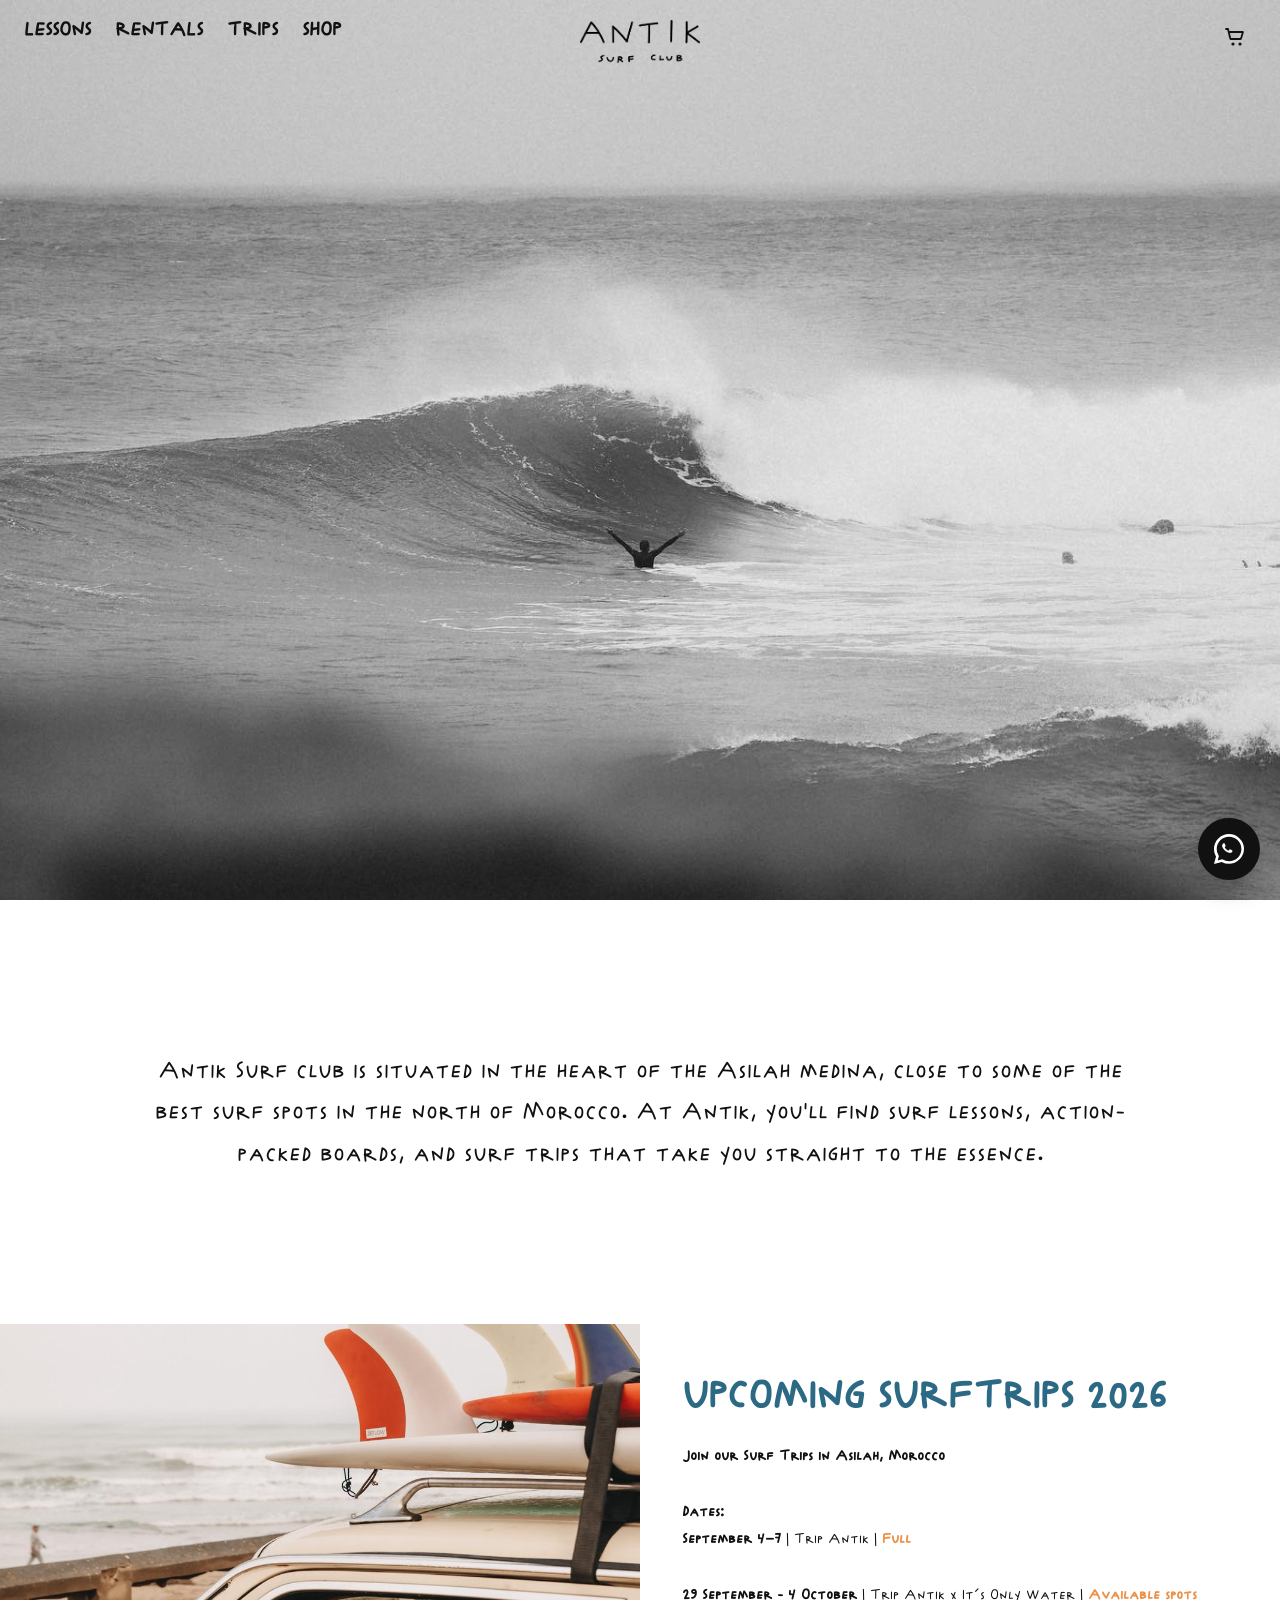
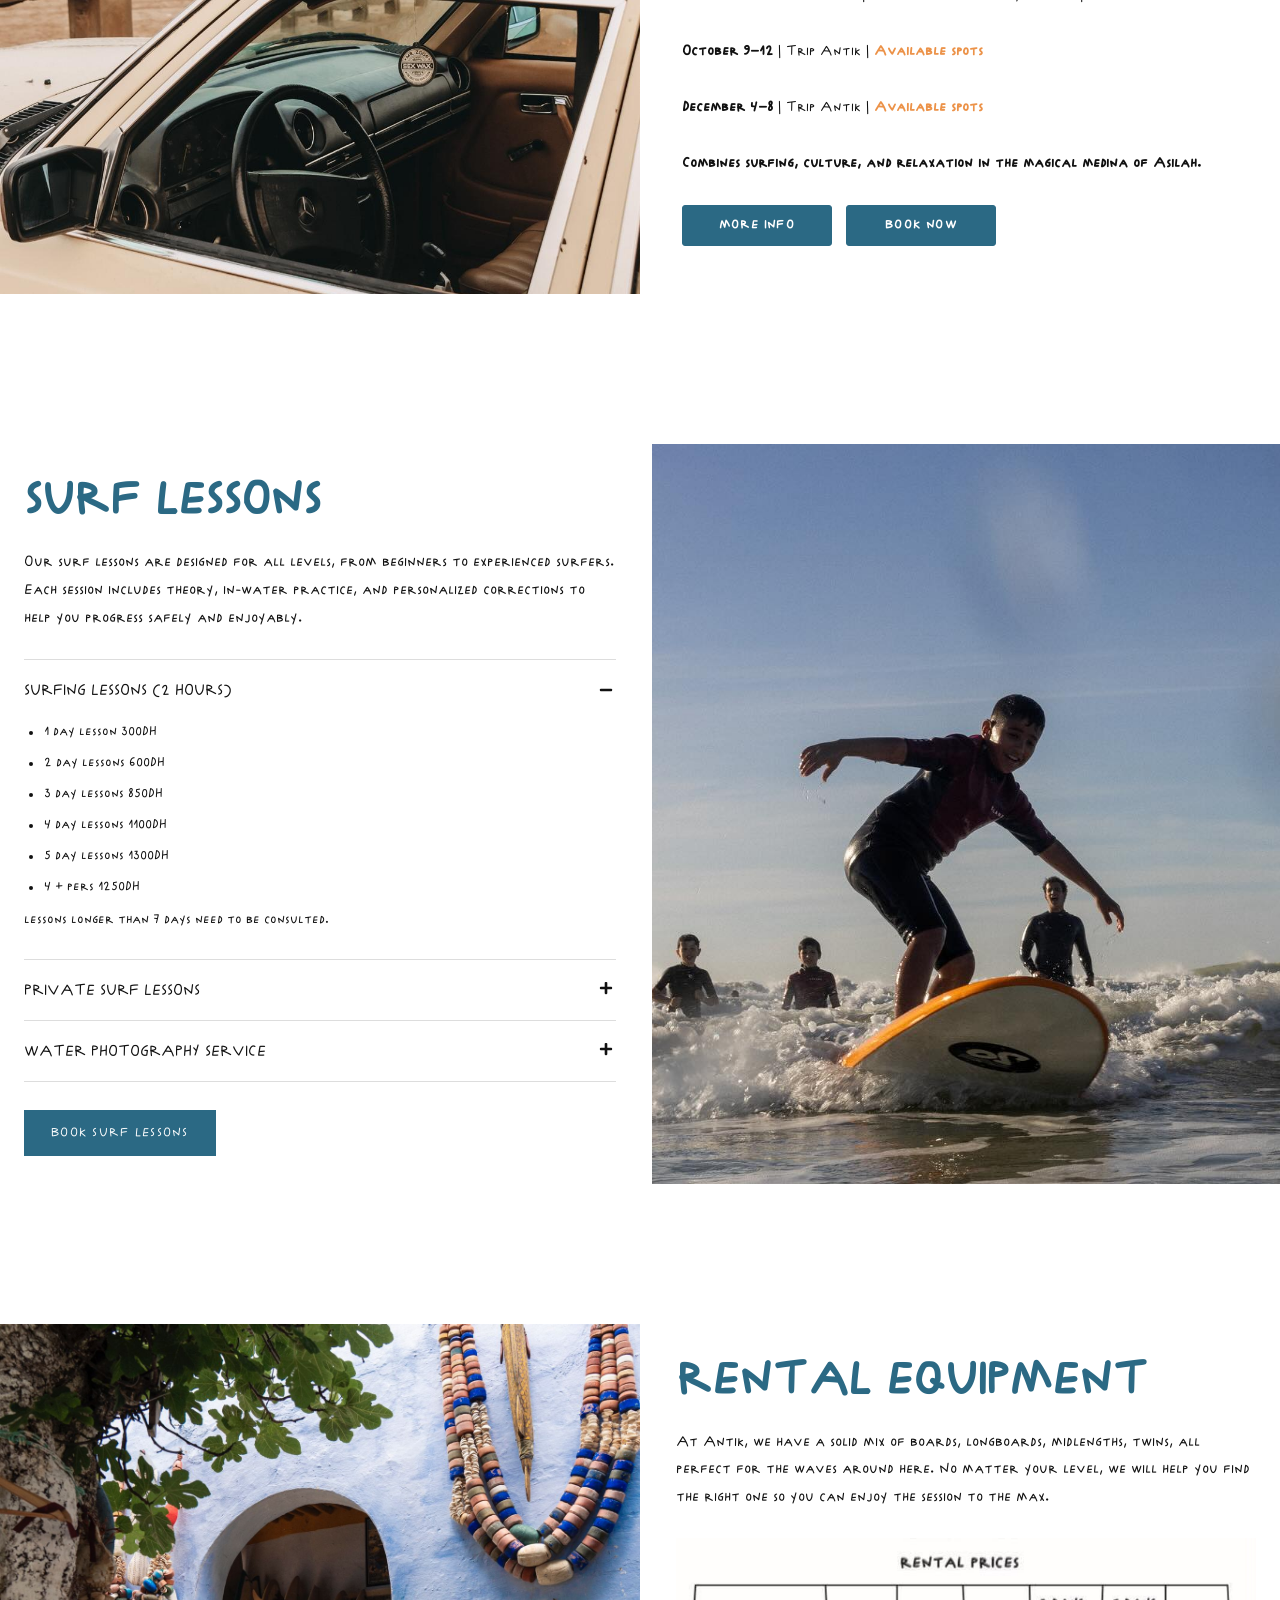
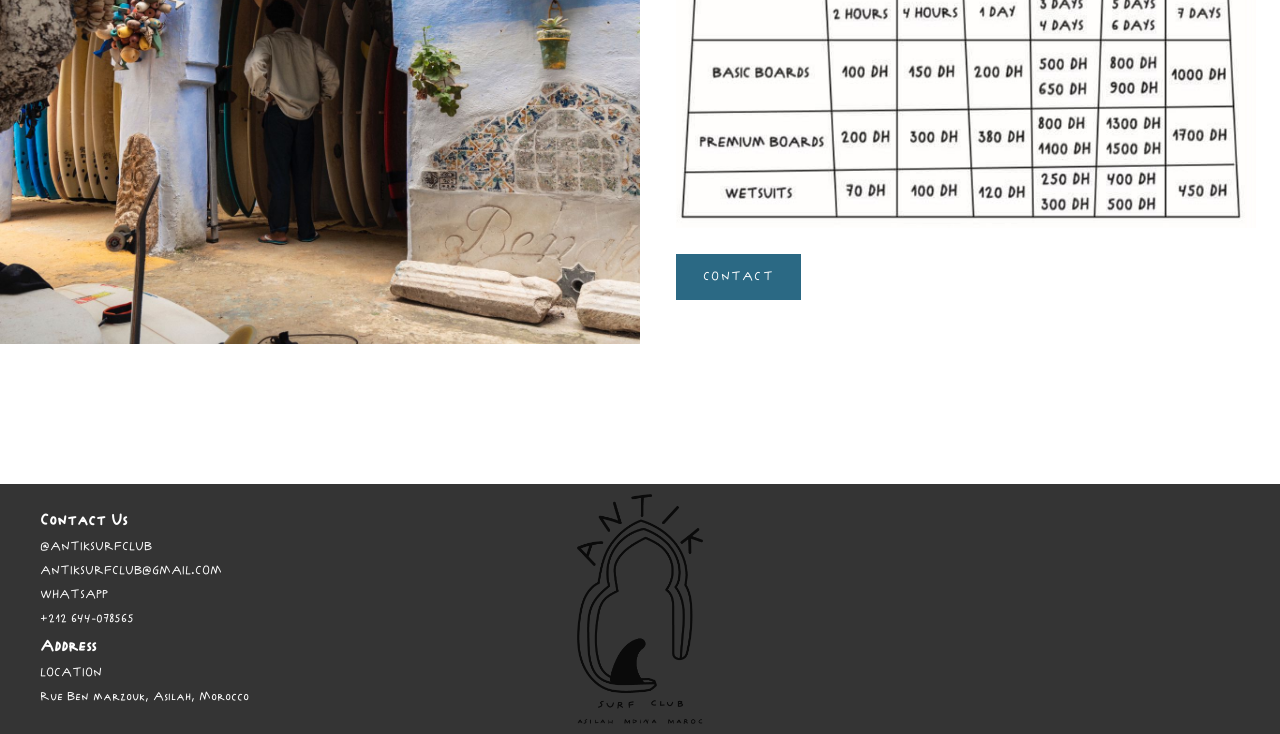
==== commit 9ab67758: "Refactor layout CSS structure and centralize shared styles" ====
--- a/index.html
+++ b/index.html
@@ -4,12 +4,27 @@
     <meta charset="UTF-8">
     <meta name="viewport" content="width=device-width, initial-scale=1.0">
     <title>Antik Web</title>
+    <link rel="stylesheet" href="css/base/reset.css">
+    <link rel="stylesheet" href="css/layout/header.css">
+    <link rel="stylesheet" href="css/layout/navigation.css">
+    <link rel="stylesheet" href="css/layout/hero.css">
+    <link rel="stylesheet" href="css/layout/footer.css">
+    <link rel="stylesheet" href="css/layout/container.css">
+    <link rel="stylesheet" href="css/layout/grid.css">
     <link rel="stylesheet" href="css/style.css">
+    <link rel="stylesheet" href="css/base/variables.css">
 </head>
 
 <body>
-    <section class="hero" id="hero">
-        <header class="encabezado">
+    <header class="hero" style="background-image: url('images/index/hero.jpg');">
+
+        <p class="hero__logo">
+            <a href="index.html" aria-label="Go to main page">
+                <img src="images/common/logo-tipografia-ANTIK-SURF-CLUB.png" alt="Antik Surf Club">
+            </a>
+        </p>
+
+        <div class="container">
             <div class="menu-indice">
                 <button class="menu-boton" id="menuBoton" type="button" aria-label="Open menu" aria-expanded="false" aria-controls="menuDesplegable">☰</button>
                 <div class="menu-desplegable" id="menuDesplegable">
@@ -20,147 +35,151 @@
                     <a href="shop.html">Shop</a>
                 </div>
             </div>
+
             <nav class="desktop-nav" aria-label="Main navigation">
                 <a href="#surf-lessons">Lessons</a>
                 <a href="#surf-rental">Rentals</a>
                 <a href="surftrips.html">Trips</a>
                 <a href="shop.html">Shop</a>
             </nav>
-            <a class="header-cart" href="shop.html" aria-label="Go to shop">
+
+            <a class="hero__cart" href="shop.html" aria-label="Go to shop">
                 <svg viewBox="0 0 24 24" aria-hidden="true" focusable="false">
                     <path d="M3 4h2l2.2 9.2a1 1 0 0 0 1 .8h8.9a1 1 0 0 0 1-.8L20 7H7" fill="none" stroke="currentColor" stroke-linecap="round" stroke-linejoin="round" stroke-width="1.8"/>
                     <circle cx="10" cy="19" r="1.6" fill="currentColor"/>
                     <circle cx="17" cy="19" r="1.6" fill="currentColor"/>
                 </svg>
             </a>
-            <h1 class="hero-title">
-                <img class="hero-title-logo" src="images/common/logo-tipografia-ANTIK-SURF-CLUB.png" alt="Antik Surf Club">
-            </h1>
-        </header>
-    </section>
+            
+        </div>
+            
+    </header>
 
-    <section class="antik-intro">
-        <p>
-            Antik Surf club is situated in the heart of the Asilah medina, close to some of the best surf spots
-            in the north of Morocco. At Antik, you'll find surf lessons, action-packed boards, and surf trips that
-            take you straight to the essence.
-        </p>
-    </section>
+    <main>
+        <section class="antik-intro">
+            <p>
+                Antik Surf club is situated in the heart of the Asilah medina, close to some of the best surf spots
+                in the north of Morocco. At Antik, you'll find surf lessons, action-packed boards, and surf trips that
+                take you straight to the essence.
+            </p>
+        </section>
 
-    <section class="upcoming-trips-section" aria-label="Upcoming surf trips">
-        <div class="upcoming-trips-media" aria-hidden="true"></div>
-        <div class="upcoming-trips-content">
-            <h2 class="upcoming-trips-title"><a href="surftrips.html">UPCOMING SURFTRIPS 2026</a></h2>
-            <p class="upcoming-trips-text"><strong>Join our Surf Trips in Asilah, Morocco</strong><br><br>
-            <strong>Dates:</strong><br>
-            <strong>September 4–7</strong> | Trip Antik | <span class="trip-status trip-status-full">Full</span><br><br>
-            <strong>29 September - 4 October</strong> | Trip Antik x It´s Only Water | <span class="trip-status trip-status-available">Available spots</span><br><br>
-            <strong>October 9–12</strong> | Trip Antik | <span class="trip-status trip-status-available">Available spots</span><br><br>
-            <strong>December 4–8</strong> | Trip Antik | <span class="trip-status trip-status-available">Available spots</span><br><br>
-            <strong>Combines surfing, culture, and relaxation in the magical medina of Asilah.</strong></p>
-            <div class="upcoming-trips-actions">
-                <a class="upcoming-trips-button upcoming-trips-button-primary" href="surftrips.html">MORE INFO</a>
-                <a class="upcoming-trips-button upcoming-trips-button-primary" href="https://api.whatsapp.com/send/?phone=212644078565&amp;text&amp;type=phone_number&amp;app_absent=0">BOOK NOW</a>
+        <section class="upcoming-trips-section" aria-label="Upcoming surf trips">
+            <div class="upcoming-trips-media" aria-hidden="true"></div>
+            <div class="upcoming-trips-content">
+                <h2 class="upcoming-trips-title"><a href="surftrips.html">UPCOMING SURFTRIPS 2026</a></h2>
+                <p class="upcoming-trips-text"><strong>Join our Surf Trips in Asilah, Morocco</strong><br><br>
+                <strong>Dates:</strong><br>
+                <strong>September 4–7</strong> | Trip Antik | <span class="trip-status trip-status-full">Full</span><br><br>
+                <strong>29 September - 4 October</strong> | Trip Antik x It´s Only Water | <span class="trip-status trip-status-available">Available spots</span><br><br>
+                <strong>October 9–12</strong> | Trip Antik | <span class="trip-status trip-status-available">Available spots</span><br><br>
+                <strong>December 4–8</strong> | Trip Antik | <span class="trip-status trip-status-available">Available spots</span><br><br>
+                <strong>Combines surfing, culture, and relaxation in the magical medina of Asilah.</strong></p>
+                <div class="upcoming-trips-actions">
+                    <a class="upcoming-trips-button upcoming-trips-button-primary" href="surftrips.html">MORE INFO</a>
+                    <a class="upcoming-trips-button upcoming-trips-button-primary" href="https://api.whatsapp.com/send/?phone=212644078565&amp;text&amp;type=phone_number&amp;app_absent=0">BOOK NOW</a>
+                </div>
             </div>
-        </div>
-    </section>
+        </section>
 
-    <section class="surf-lessons-section" id="surf-lessons" aria-label="Surf lessons">
-        <div class="surf-lessons-layout">
-            <div class="elementor-widget-wrap elementor-element-populated">
-                <div class="elementor-element elementor-element-a486c04 elementor-widget elementor-widget-heading" data-id="a486c04" data-element_type="widget" data-widget_type="heading.default">
-                    <h1 class="elementor-heading-title elementor-size-default">SURF LESSONS</h1>
-                </div>
-                <div class="elementor-element elementor-element-afb45d2 elementor-widget elementor-widget-heading" data-id="afb45d2" data-element_type="widget" data-widget_type="heading.default">
-                    <p class="elementor-heading-title elementor-size-default">Our surf lessons are designed for all levels, from beginners to experienced surfers. Each session includes theory, in-water practice, and personalized corrections to help you progress safely and enjoyably.</p>
-                </div>
-                <div class="elementor-element elementor-element-6ef3668 elementor-widget elementor-widget-accordion" data-id="6ef3668" data-element_type="widget" data-widget_type="accordion.default">
-                    <div class="elementor-accordion">
-                        <div class="elementor-accordion-item">
-                            <div id="elementor-tab-title-1161" class="elementor-tab-title elementor-active" data-tab="1" role="button" aria-controls="elementor-tab-content-1161" aria-expanded="true" tabindex="0" aria-selected="true">
-                                <span class="elementor-accordion-icon elementor-accordion-icon-right" aria-hidden="true">
-                                    <span class="elementor-accordion-icon-closed"><svg class="e-font-icon-svg e-fas-plus" viewBox="0 0 448 512" xmlns="http://www.w3.org/2000/svg"><path d="M416 208H272V64c0-17.67-14.33-32-32-32h-32c-17.67 0-32 14.33-32 32v144H32c-17.67 0-32 14.33-32 32v32c0 17.67 14.33 32 32 32h144v144c0 17.67 14.33 32 32 32h32c17.67 0 32-14.33 32-32V304h144c17.67 0 32-14.33 32-32v-32c0-17.67-14.33-32-32-32z"></path></svg></span>
-                                    <span class="elementor-accordion-icon-opened"><svg class="e-font-icon-svg e-fas-minus" viewBox="0 0 448 512" xmlns="http://www.w3.org/2000/svg"><path d="M416 208H32c-17.67 0-32 14.33-32 32v32c0 17.67 14.33 32 32 32h384c17.67 0 32-14.33 32-32v-32c0-17.67-14.33-32-32-32z"></path></svg></span>
-                                </span>
-                                <a class="elementor-accordion-title" tabindex="0">SURFING LESSONS (2 HOURS)</a>
+        <section class="surf-lessons-section" id="surf-lessons" aria-label="Surf lessons">
+            <div class="surf-lessons-layout">
+                <div class="elementor-widget-wrap elementor-element-populated">
+                    <div class="elementor-element elementor-element-a486c04 elementor-widget elementor-widget-heading" data-id="a486c04" data-element_type="widget" data-widget_type="heading.default">
+                        <h1 class="elementor-heading-title elementor-size-default">SURF LESSONS</h1>
+                    </div>
+                    <div class="elementor-element elementor-element-afb45d2 elementor-widget elementor-widget-heading" data-id="afb45d2" data-element_type="widget" data-widget_type="heading.default">
+                        <p class="elementor-heading-title elementor-size-default">Our surf lessons are designed for all levels, from beginners to experienced surfers. Each session includes theory, in-water practice, and personalized corrections to help you progress safely and enjoyably.</p>
+                    </div>
+                    <div class="elementor-element elementor-element-6ef3668 elementor-widget elementor-widget-accordion" data-id="6ef3668" data-element_type="widget" data-widget_type="accordion.default">
+                        <div class="elementor-accordion">
+                            <div class="elementor-accordion-item">
+                                <div id="elementor-tab-title-1161" class="elementor-tab-title elementor-active" data-tab="1" role="button" aria-controls="elementor-tab-content-1161" aria-expanded="true" tabindex="0" aria-selected="true">
+                                    <span class="elementor-accordion-icon elementor-accordion-icon-right" aria-hidden="true">
+                                        <span class="elementor-accordion-icon-closed"><svg class="e-font-icon-svg e-fas-plus" viewBox="0 0 448 512" xmlns="http://www.w3.org/2000/svg"><path d="M416 208H272V64c0-17.67-14.33-32-32-32h-32c-17.67 0-32 14.33-32 32v144H32c-17.67 0-32 14.33-32 32v32c0 17.67 14.33 32 32 32h144v144c0 17.67 14.33 32 32 32h32c17.67 0 32-14.33 32-32V304h144c17.67 0 32-14.33 32-32v-32c0-17.67-14.33-32-32-32z"></path></svg></span>
+                                        <span class="elementor-accordion-icon-opened"><svg class="e-font-icon-svg e-fas-minus" viewBox="0 0 448 512" xmlns="http://www.w3.org/2000/svg"><path d="M416 208H32c-17.67 0-32 14.33-32 32v32c0 17.67 14.33 32 32 32h384c17.67 0 32-14.33 32-32v-32c0-17.67-14.33-32-32-32z"></path></svg></span>
+                                    </span>
+                                    <a class="elementor-accordion-title" tabindex="0">SURFING LESSONS (2 HOURS)</a>
+                                </div>
+                                <div id="elementor-tab-content-1161" class="elementor-tab-content elementor-clearfix elementor-active" data-tab="1" role="region" aria-labelledby="elementor-tab-title-1161" style="display: block;"><ul><li><h4>1 day lesson 300DH</h4></li><li><h4>2 day lessons 600DH</h4></li><li><h4>3 day lessons 850DH</h4></li><li><h4>4 day lessons 1100DH</h4></li><li><h4>5 day lessons 1300DH</h4></li><li><h4>4 + pers 1250DH</h4></li></ul><h4>lessons longer than 7 days need to be consulted.</h4></div>
                             </div>
-                            <div id="elementor-tab-content-1161" class="elementor-tab-content elementor-clearfix elementor-active" data-tab="1" role="region" aria-labelledby="elementor-tab-title-1161" style="display: block;"><ul><li><h4>1 day lesson 300DH</h4></li><li><h4>2 day lessons 600DH</h4></li><li><h4>3 day lessons 850DH</h4></li><li><h4>4 day lessons 1100DH</h4></li><li><h4>5 day lessons 1300DH</h4></li><li><h4>4 + pers 1250DH</h4></li></ul><h4>lessons longer than 7 days need to be consulted.</h4></div>
-                        </div>
-                        <div class="elementor-accordion-item">
-                            <div id="elementor-tab-title-1162" class="elementor-tab-title" data-tab="2" role="button" aria-controls="elementor-tab-content-1162" aria-expanded="false">
-                                <span class="elementor-accordion-icon elementor-accordion-icon-right" aria-hidden="true">
-                                    <span class="elementor-accordion-icon-closed"><svg class="e-font-icon-svg e-fas-plus" viewBox="0 0 448 512" xmlns="http://www.w3.org/2000/svg"><path d="M416 208H272V64c0-17.67-14.33-32-32-32h-32c-17.67 0-32 14.33-32 32v144H32c-17.67 0-32 14.33-32 32v32c0 17.67 14.33 32 32 32h144v144c0 17.67 14.33 32 32 32h32c17.67 0 32-14.33 32-32V304h144c17.67 0 32-14.33 32-32v-32c0-17.67-14.33-32-32-32z"></path></svg></span>
-                                    <span class="elementor-accordion-icon-opened"><svg class="e-font-icon-svg e-fas-minus" viewBox="0 0 448 512" xmlns="http://www.w3.org/2000/svg"><path d="M416 208H32c-17.67 0-32 14.33-32 32v32c0 17.67 14.33 32 32 32h384c17.67 0 32-14.33 32-32v-32c0-17.67-14.33-32-32-32z"></path></svg></span>
-                                </span>
-                                <a class="elementor-accordion-title" tabindex="0">PRIVATE SURF LESSONS</a>
+                            <div class="elementor-accordion-item">
+                                <div id="elementor-tab-title-1162" class="elementor-tab-title" data-tab="2" role="button" aria-controls="elementor-tab-content-1162" aria-expanded="false">
+                                    <span class="elementor-accordion-icon elementor-accordion-icon-right" aria-hidden="true">
+                                        <span class="elementor-accordion-icon-closed"><svg class="e-font-icon-svg e-fas-plus" viewBox="0 0 448 512" xmlns="http://www.w3.org/2000/svg"><path d="M416 208H272V64c0-17.67-14.33-32-32-32h-32c-17.67 0-32 14.33-32 32v144H32c-17.67 0-32 14.33-32 32v32c0 17.67 14.33 32 32 32h144v144c0 17.67 14.33 32 32 32h32c17.67 0 32-14.33 32-32V304h144c17.67 0 32-14.33 32-32v-32c0-17.67-14.33-32-32-32z"></path></svg></span>
+                                        <span class="elementor-accordion-icon-opened"><svg class="e-font-icon-svg e-fas-minus" viewBox="0 0 448 512" xmlns="http://www.w3.org/2000/svg"><path d="M416 208H32c-17.67 0-32 14.33-32 32v32c0 17.67 14.33 32 32 32h384c17.67 0 32-14.33 32-32v-32c0-17.67-14.33-32-32-32z"></path></svg></span>
+                                    </span>
+                                    <a class="elementor-accordion-title" tabindex="0">PRIVATE SURF LESSONS</a>
+                                </div>
+                                <div id="elementor-tab-content-1162" class="elementor-tab-content elementor-clearfix" data-tab="2" role="region" aria-labelledby="elementor-tab-title-1162"><h4>Consult availability and prices</h4><h4>antiksurfclub@gmail.com</h4><h4>+212 644-078565</h4></div>
                             </div>
-                            <div id="elementor-tab-content-1162" class="elementor-tab-content elementor-clearfix" data-tab="2" role="region" aria-labelledby="elementor-tab-title-1162"><h4>Consult availability and prices</h4><h4>antiksurfclub@gmail.com</h4><h4>+212 644-078565</h4></div>
-                        </div>
-                        <div class="elementor-accordion-item">
-                            <div id="elementor-tab-title-1163" class="elementor-tab-title" data-tab="3" role="button" aria-controls="elementor-tab-content-1163" aria-expanded="false">
-                                <span class="elementor-accordion-icon elementor-accordion-icon-right" aria-hidden="true">
-                                    <span class="elementor-accordion-icon-closed"><svg class="e-font-icon-svg e-fas-plus" viewBox="0 0 448 512" xmlns="http://www.w3.org/2000/svg"><path d="M416 208H272V64c0-17.67-14.33-32-32-32h-32c-17.67 0-32 14.33-32 32v144H32c-17.67 0-32 14.33-32 32v32c0 17.67 14.33 32 32 32h144v144c0 17.67 14.33 32 32 32h32c17.67 0 32-14.33 32-32V304h144c17.67 0 32-14.33 32-32v-32c0-17.67-14.33-32-32-32z"></path></svg></span>
-                                    <span class="elementor-accordion-icon-opened"><svg class="e-font-icon-svg e-fas-minus" viewBox="0 0 448 512" xmlns="http://www.w3.org/2000/svg"><path d="M416 208H32c-17.67 0-32 14.33-32 32v32c0 17.67 14.33 32 32 32h384c17.67 0 32-14.33 32-32v-32c0-17.67-14.33-32-32-32z"></path></svg></span>
-                                </span>
-                                <a class="elementor-accordion-title" tabindex="0">WATER PHOTOGRAPHY SERVICE</a>
+                            <div class="elementor-accordion-item">
+                                <div id="elementor-tab-title-1163" class="elementor-tab-title" data-tab="3" role="button" aria-controls="elementor-tab-content-1163" aria-expanded="false">
+                                    <span class="elementor-accordion-icon elementor-accordion-icon-right" aria-hidden="true">
+                                        <span class="elementor-accordion-icon-closed"><svg class="e-font-icon-svg e-fas-plus" viewBox="0 0 448 512" xmlns="http://www.w3.org/2000/svg"><path d="M416 208H272V64c0-17.67-14.33-32-32-32h-32c-17.67 0-32 14.33-32 32v144H32c-17.67 0-32 14.33-32 32v32c0 17.67 14.33 32 32 32h144v144c0 17.67 14.33 32 32 32h32c17.67 0 32-14.33 32-32V304h144c17.67 0 32-14.33 32-32v-32c0-17.67-14.33-32-32-32z"></path></svg></span>
+                                        <span class="elementor-accordion-icon-opened"><svg class="e-font-icon-svg e-fas-minus" viewBox="0 0 448 512" xmlns="http://www.w3.org/2000/svg"><path d="M416 208H32c-17.67 0-32 14.33-32 32v32c0 17.67 14.33 32 32 32h384c17.67 0 32-14.33 32-32v-32c0-17.67-14.33-32-32-32z"></path></svg></span>
+                                    </span>
+                                    <a class="elementor-accordion-title" tabindex="0">WATER PHOTOGRAPHY SERVICE</a>
+                                </div>
+                                <div id="elementor-tab-content-1163" class="elementor-tab-content elementor-clearfix" data-tab="3" role="region" aria-labelledby="elementor-tab-title-1163"><h4>Take the best memories of your experience</h4><h4>Book now 150DH</h4></div>
                             </div>
-                            <div id="elementor-tab-content-1163" class="elementor-tab-content elementor-clearfix" data-tab="3" role="region" aria-labelledby="elementor-tab-title-1163"><h4>Take the best memories of your experience</h4><h4>Book now 150DH</h4></div>
                         </div>
                     </div>
-                </div>
-                <div class="elementor-element elementor-element-28c0f49 elementor-align-left elementor-widget__width-initial elementor-mobile-align-justify elementor-widget elementor-widget-button" data-id="28c0f49" data-element_type="widget" data-widget_type="button.default">
-                    <a class="elementor-button elementor-button-link elementor-size-sm" href="https://api.whatsapp.com/send/?phone=212644078565&amp;text&amp;type=phone_number&amp;app_absent=0">
-                        <span class="elementor-button-content-wrapper">
-                            <span class="elementor-button-text">BOOK SURF LESSONS</span>
-                        </span>
-                    </a>
-                </div>
-            </div>
-            <div class="surf-lessons-media" aria-hidden="true"></div>
-        </div>
-    </section>
-
-    <section class="surf-rental-section" id="surf-rental" aria-label="Rental equipment">
-        <div class="surf-rental-layout">
-            <div class="surf-rental-media" aria-hidden="true"></div>
-            <div class="elementor-column elementor-col-50 elementor-top-column elementor-element elementor-element-14c9cfe" data-id="14c9cfe" data-element_type="column">
-                <div class="elementor-widget-wrap elementor-element-populated">
-                    <div class="elementor-element elementor-element-a6297ad elementor-widget elementor-widget-heading" data-id="a6297ad" data-element_type="widget" data-widget_type="heading.default">
-                        <h1 class="elementor-heading-title elementor-size-default"><a href="#surf-rental">RENTAL EQUIPMENT</a></h1>
-                    </div>
-                    <div class="elementor-element elementor-element-3579258 elementor-widget elementor-widget-heading" data-id="3579258" data-element_type="widget" data-widget_type="heading.default">
-                        <p class="elementor-heading-title elementor-size-default">At Antik, we have a solid mix of boards, longboards, midlengths, twins, all perfect for the waves around here. No matter your level, we will help you find the right one so you can enjoy the session to the max.</p>
-                    </div>
-                    <div class="surf-rental-prices">
-                        <img src="images/index/rentals-price.jpg" alt="Surf rental prices">
-                    </div>
-                    
-                    <div class="elementor-element elementor-element-9f660d5 elementor-align-left elementor-widget__width-initial elementor-tablet-align-center elementor-widget elementor-widget-button" data-id="9f660d5" data-element_type="widget" data-widget_type="button.default">
+                    <div class="elementor-element elementor-element-28c0f49 elementor-align-left elementor-widget__width-initial elementor-mobile-align-justify elementor-widget elementor-widget-button" data-id="28c0f49" data-element_type="widget" data-widget_type="button.default">
                         <a class="elementor-button elementor-button-link elementor-size-sm" href="https://api.whatsapp.com/send/?phone=212644078565&amp;text&amp;type=phone_number&amp;app_absent=0">
                             <span class="elementor-button-content-wrapper">
-                                <span class="elementor-button-text">CONTACT</span>
+                                <span class="elementor-button-text">BOOK SURF LESSONS</span>
                             </span>
                         </a>
                     </div>
                 </div>
+                <div class="surf-lessons-media" aria-hidden="true"></div>
             </div>
-        </div>
-    </section>
+        </section>
 
-    <section class="bloque-contacto">
-        <div class="contacto-izquierda">
-            <p class="contacto-titulo">Contact Us</p>
-            <a href="https://www.instagram.com/antiksurfclub/" target="_blank" rel="noopener noreferrer">@ANTIKSURFCLUB</a>
-            <a href="mailto:antiksurfclub@gmail.com">ANTIKSURFCLUB@GMAIL.COM</a>
-            <a href="https://api.whatsapp.com/send/?phone=212644078565&amp;text&amp;type=phone_number&amp;app_absent=0" target="_blank" rel="noopener noreferrer">WHATSAPP</a>
-            <p>+212 644-078565</p>
-            <p class="contacto-titulo">Address</p>
-            <a href="https://www.google.com/maps?um=1&amp;ie=UTF-8&amp;fb=1&amp;gl=es&amp;sa=X&amp;geocode=KZl17D3klAsNMRK8Fh4Hdh6r&amp;daddr=Rue+Ben+marzouk,+Asilah,+Marruecos" target="_blank" rel="noopener noreferrer">Rue Ben marzouk, Asilah, Morocco</a>
-        </div>
-        <div class="contacto-derecha">
-            <img class="logo-final" src="images/common/logo-antik.png" alt="Logo Antik Surf Club">
-        </div>
-    </section>
+        <section class="surf-rental-section" id="surf-rental" aria-label="Rental equipment">
+            <div class="surf-rental-layout">
+                <div class="surf-rental-media" aria-hidden="true"></div>
+                <div class="elementor-column elementor-col-50 elementor-top-column elementor-element elementor-element-14c9cfe" data-id="14c9cfe" data-element_type="column">
+                    <div class="elementor-widget-wrap elementor-element-populated">
+                        <div class="elementor-element elementor-element-a6297ad elementor-widget elementor-widget-heading" data-id="a6297ad" data-element_type="widget" data-widget_type="heading.default">
+                            <h1 class="elementor-heading-title elementor-size-default"><a href="#surf-rental">RENTAL EQUIPMENT</a></h1>
+                        </div>
+                        <div class="elementor-element elementor-element-3579258 elementor-widget elementor-widget-heading" data-id="3579258" data-element_type="widget" data-widget_type="heading.default">
+                            <p class="elementor-heading-title elementor-size-default">At Antik, we have a solid mix of boards, longboards, midlengths, twins, all perfect for the waves around here. No matter your level, we will help you find the right one so you can enjoy the session to the max.</p>
+                        </div>
+                        <div class="surf-rental-prices">
+                            <img src="images/index/rentals-price.jpg" alt="Surf rental prices">
+                        </div>
+                        
+                        <div class="elementor-element elementor-element-9f660d5 elementor-align-left elementor-widget__width-initial elementor-tablet-align-center elementor-widget elementor-widget-button" data-id="9f660d5" data-element_type="widget" data-widget_type="button.default">
+                            <a class="elementor-button elementor-button-link elementor-size-sm" href="https://api.whatsapp.com/send/?phone=212644078565&amp;text&amp;type=phone_number&amp;app_absent=0">
+                                <span class="elementor-button-content-wrapper">
+                                    <span class="elementor-button-text">CONTACT</span>
+                                </span>
+                            </a>
+                        </div>
+                    </div>
+                </div>
+            </div>
+        </section>
+
+        <section class="contact">
+                <div class="contact__info">
+                    <p class="contact__title">Contact Us</p>
+                    <a href="https://www.instagram.com/antiksurfclub/" target="_blank" rel="noopener noreferrer">@ANTIKSURFCLUB</a>
+                    <a href="mailto:antiksurfclub@gmail.com">ANTIKSURFCLUB@GMAIL.COM</a>
+                    <a href="https://api.whatsapp.com/send/?phone=212644078565&amp;text&amp;type=phone_number&amp;app_absent=0" target="_blank" rel="noopener noreferrer">WHATSAPP</a>
+                    <p>+212 644-078565</p>
+                    <p class="contact__title">Address</p>
+                    <a href="https://www.google.com/maps?um=1&amp;ie=UTF-8&amp;fb=1&amp;gl=es&amp;sa=X&amp;geocode=KZl17D3klAsNMRK8Fh4Hdh6r&amp;daddr=Rue+Ben+marzouk,+Asilah,+Marruecos" target="_blank" rel="noopener noreferrer">LOCATION</a>
+                    <a href="https://www.google.com/maps?um=1&amp;ie=UTF-8&amp;fb=1&amp;gl=es&amp;sa=X&amp;geocode=KZl17D3klAsNMRK8Fh4Hdh6r&amp;daddr=Rue+Ben+marzouk,+Asilah,+Marruecos" target="_blank" rel="noopener noreferrer">Rue Ben marzouk, Asilah, Morocco</a>
+                </div>
+                <div class="contact__brand">
+                    <img src="images/common/logo-antik.png" alt="Logo Antik Surf Club">
+                </div>
+        </section>
+    </main>
 
     <a class="floating-whatsapp" href="https://api.whatsapp.com/send/?phone=212644078565&amp;text&amp;type=phone_number&amp;app_absent=0" target="_blank" rel="noopener noreferrer" aria-label="Contact on WhatsApp">
         <svg viewBox="0 0 32 32" aria-hidden="true" focusable="false">
--- a/css/layout/navigation.css
+++ b/css/layout/navigation.css
@@ -0,0 +1,287 @@
+.menu-indice {
+    position: absolute;
+    left: 0;
+    top: 0;
+    display: flex;
+    flex-direction: column;
+    align-items: flex-start;
+    gap: 6px;
+}
+
+.desktop-nav {
+    position: absolute;
+    left: 24px;
+    top: 18px;
+    z-index: 5;
+    display: flex;
+    align-items: center;
+    gap: 24px;
+}
+
+.desktop-nav a {
+    color: #111111;
+    text-decoration: none;
+    font-size: 24px;
+    font-weight: 700;
+    line-height: 1;
+    text-transform: uppercase;
+}
+
+.desktop-nav a:hover {
+    opacity: 0.7;
+}
+
+.menu-boton {
+    font-size: 30px;
+    color: #111111;
+    background: rgba(0, 0, 0, 0);
+    border: none;
+    padding: 8px 10px;
+    cursor: pointer;
+    border-radius: 6px;
+    margin-bottom: 8px;
+}
+
+.menu-cerrar {
+    background: transparent;
+    border: none;
+    color: white;
+    font-size: 24px;
+    cursor: pointer;
+    align-self: flex-end;
+    padding: 10px 16px;
+}
+
+.menu-desplegable {
+    display: none;
+    flex-direction: column;
+    background: rgba(0, 0, 0, 0.6);
+    backdrop-filter: blur(6px);
+    width: 350px;
+    position: absolute;
+    top: 0;
+    left: 0;
+    height: 100vh;
+    padding-top: 0;
+    z-index: 10;
+    border-radius: 0;
+    overflow: hidden;
+    box-shadow: 0 6px 18px rgba(0, 0, 0, 0.25);
+}
+
+.menu-desplegable.abierto {
+    display: flex;
+}
+
+.menu-desplegable a {
+    color: white;
+    text-decoration: none;
+    padding: 10px;
+    border-bottom: 1px solid rgba(255, 255, 255, 0.15);
+    text-align: left;
+}
+
+.menu-desplegable a:hover {
+    background: rgba(255, 255, 255, 0.12);
+}
+
+.nav {
+    position: absolute;
+    left: 24px;
+    top: 18px;
+    display: flex;
+    align-items: center;
+    gap: 24px;
+    z-index: 2;
+}
+
+.nav__toggle {
+    display: none;
+    background: transparent;
+    border: none;
+    color: #111111;
+    font-size: 30px;
+    cursor: pointer;
+    padding: 8px 10px;
+    border-radius: 6px;
+    line-height: 1;
+}
+
+.nav__list {
+    display: flex;
+    list-style: none;
+    margin: 0;
+    padding: 0;
+    gap: 24px;
+}
+
+.nav__item {
+    margin: 0;
+    color: #111111;
+}
+
+.nav__link {
+    color: #111111;
+    text-decoration: none;
+    font-size: 24px;
+    font-weight: 700;
+    line-height: 1;
+    text-transform: uppercase;
+}
+
+.nav__link:hover {
+    opacity: 0.7;
+}
+
+.nav__mobile {
+    display: none;
+    flex-direction: column;
+    background: rgba(0, 0, 0, 0.6);
+    backdrop-filter: blur(6px);
+    width: 350px;
+    position: fixed;
+    top: 0;
+    left: 0;
+    height: 100vh;
+    z-index: 200;
+    overflow: hidden;
+    box-shadow: 0 6px 18px rgba(0, 0, 0, 0.25);
+}
+
+.nav__mobile.is-open {
+    display: flex;
+}
+
+.nav__close {
+    background: transparent;
+    border: none;
+    color: white;
+    font-size: 24px;
+    cursor: pointer;
+    align-self: flex-end;
+    padding: 10px 16px;
+}
+
+.nav__mobile-list {
+    list-style: none;
+    margin: 0;
+    padding: 0;
+    display: flex;
+    flex-direction: column;
+}
+
+.nav__mobile-item {
+    margin: 0;
+}
+
+.nav__mobile-link {
+    display: block;
+    color: white;
+    text-decoration: none;
+    padding: 10px;
+    border-bottom: 1px solid rgba(255, 255, 255, 0.15);
+    text-align: left;
+}
+
+.nav__mobile-link:hover {
+    background: rgba(255, 255, 255, 0.12);
+}
+
+.surftrips-page .nav__link {
+    color: #000000;
+}
+
+.surftrips-page .nav__toggle {
+    color: #000000;
+}
+
+@media (min-width: 481px) {
+    .menu-indice {
+        display: none;
+    }
+}
+
+@media (max-width: 480px) {
+    .desktop-nav {
+        display: none;
+    }
+
+    .menu-indice {
+        position: absolute;
+        top: 0;
+        left: 0;
+        z-index: 20;
+    }
+
+    .menu-boton {
+        position: static;
+        margin: 0;
+        width: 46px;
+        height: 46px;
+        border-radius: 50%;
+        padding: 0;
+        background: transparent;
+        box-shadow: none;
+        backdrop-filter: none;
+        display: inline-flex;
+        align-items: center;
+        justify-content: center;
+        font-size: 30px;
+        line-height: 1;
+    }
+
+    .menu-desplegable {
+        display: flex;
+        position: fixed;
+        top: 0;
+        left: 0;
+        width: 100%;
+        height: auto;
+        background: #ffffff;
+        padding: 12px 16px 14px;
+        box-sizing: border-box;
+        opacity: 0;
+        visibility: hidden;
+        pointer-events: none;
+        transform: translateY(-8px);
+        transition: opacity 0.25s ease, transform 0.25s ease, visibility 0.25s ease;
+        z-index: 1250;
+        border-radius: 10px;
+        box-shadow: 0 14px 32px rgba(0, 0, 0, 0.22);
+    }
+
+    .menu-desplegable.abierto {
+        opacity: 1;
+        visibility: visible;
+        pointer-events: auto;
+        transform: translateY(0);
+    }
+
+    .menu-cerrar {
+        align-self: flex-end;
+        color: #111111;
+        font-size: 24px;
+        padding: 4px 6px;
+        margin-bottom: 6px;
+    }
+
+    .menu-desplegable a {
+        color: #111111;
+        padding: 12px 6px;
+        font-size: 20px;
+        line-height: 1.15;
+        border-bottom: 1px solid rgba(0, 0, 0, 0.12);
+    }
+
+    .menu-desplegable a:last-child {
+        border-bottom: 0;
+    }
+
+    .nav__list {
+        display: none;
+    }
+
+    .nav__toggle {
+        display: block;
+    }
+}
--- a/css/layout/hero.css
+++ b/css/layout/hero.css
@@ -0,0 +1,188 @@
+    
+@import url("css/base/variables.css");
+
+.hero {
+    display: flex;
+    position: relative;
+    align-items: flex-end;
+    min-height: 100vh;
+    min-height: 100svh;
+    overflow: clip;
+    margin: 0;
+    box-sizing: border-box;
+    background: #111111;
+    background-image: url('../images/index/hero.jpg');
+    background-size: cover;
+    background-position: center;
+    background-repeat: no-repeat;
+}
+
+.hero::before {
+    content: '';
+    position: absolute;
+    inset: 0;
+    background-image: linear-gradient(180deg, var(--hero-overlay-start, rgba(0, 0, 0, 0)), var(--hero-overlay-end, rgba(0, 0, 0, 0)));
+}
+
+.hero::after {
+    content: '';
+    position: absolute;
+    inset: 0;
+    background: radial-gradient(circle at top right, var(--hero-radial, rgba(0, 0, 0, 0)), transparent 35%);
+}
+
+.hero__logo img {
+    width: min(120px, calc(100vw - 300px));
+    height: auto;
+}
+
+.hero__logo {
+    position: absolute;
+    top: 8px;
+    left: 50%;
+    z-index: 2;
+    margin: 0;
+    padding: 12px 0 0;
+    transform: translateX(-50%);
+}
+
+.hero__logo a {
+    display: inline-flex;
+    width: auto;
+}
+
+.hero__cart {
+    position: absolute;
+    top: 16px;
+    right: 24px;
+    z-index: 5;
+    display: inline-flex;
+    align-items: center;
+    justify-content: center;
+    width: 42px;
+    height: 42px;
+    color: #111111;
+    text-decoration: none;
+}
+
+.hero__cart svg {
+    width: 24px;
+    height: 24px;
+}
+
+.hero__cart:hover {
+    opacity: 0.7;
+}
+
+.hero__content {
+    position: relative;
+    top: 0;
+    z-index: 1;
+    padding: var(--hero-content-padding, 120px 0 54px);
+    color: var(--hero-content-color, #ffffff);
+}
+
+.hero__kicker {
+    margin: 0 0 14px;
+    color: #ec9248;
+    font-size: clamp(14px, 1.4vw, 20px);
+    letter-spacing: 0.18em;
+    text-transform: uppercase;
+}
+
+.hero__title {
+    max-width: 760px;
+    margin: 0;
+    color: var(--hero-title-color, #ffffff);
+    font-size: var(--hero-title-size, clamp(15px, 7.5vw, 120px));
+    line-height: 0.9;
+}
+
+.hero__subtitle {
+    max-width: 650px;
+    margin: 18px 0 0;
+    color: var(--hero-subtitle-color, rgba(255, 255, 255, 0.82));
+    font-size: clamp(16px, 1.6vw, 20px);
+    line-height: 1.5;
+}
+
+.hero__actions {
+    display: flex;
+    flex-wrap: wrap;
+    gap: 14px;
+    margin-top: 34px;
+}
+
+.hero__actions .btn:last-child {
+    border-color: rgba(255, 255, 255, 0.28);
+    background: rgba(255, 255, 255, 0.08);
+    box-shadow: none;
+    backdrop-filter: blur(10px);
+}
+
+.hero__actions .btn:last-child:hover {
+    background: rgba(255, 255, 255, 0.16);
+}
+
+@media (max-width: 780px) {
+    .hero__content {
+        padding: var(--hero-content-padding-mobile, min(58svh, 430px) 0 28px);
+    }
+
+    .hero__logo {
+        left: var(--hero-logo-left-mobile, 0);
+        right: var(--hero-logo-right-mobile, 0);
+        transform: var(--hero-logo-transform-mobile, none);
+        display: var(--hero-logo-display-mobile, flex);
+        justify-content: var(--hero-logo-justify-mobile, center);
+    }
+
+    .hero__logo a {
+        display: var(--hero-logo-link-display-mobile, flex);
+        width: var(--hero-logo-link-width-mobile, 100%);
+        justify-content: var(--hero-logo-link-justify-mobile, center);
+    }
+
+    .hero__logo img {
+        display: block;
+        margin: 0 auto;
+        width: var(--hero-logo-width-mobile, min(100%, 80px));
+    }
+
+    .hero__actions {
+        flex-direction: var(--hero-actions-direction-mobile, column);
+        width: var(--hero-actions-width-mobile, 100%);
+        max-width: var(--hero-actions-max-width-mobile, 360px);
+        margin-top: var(--hero-actions-margin-top-mobile, 14px);
+    }
+}
+
+@media (max-width: 480px) {
+    .hero__logo {
+        left: 0;
+        right: 0;
+        transform: none;
+        display: flex;
+        justify-content: center;
+        width: 100%;
+    }
+
+    .hero__logo a {
+        display: flex;
+        width: 100%;
+        justify-content: center;
+    }
+
+    .hero__logo img {
+        display: block;
+        margin: 0 auto;
+        width: min(100%, 100px);
+    }
+
+    .hero__cart {
+        top: 10px;
+        right: 12px;
+        width: 40px;
+        height: 40px;
+    }
+}
--- a/css/layout/footer.css
+++ b/css/layout/footer.css
@@ -0,0 +1,72 @@
+.contact {
+    display: flex;
+    position: relative;
+    justify-content: flex-start;
+    align-items: flex-start;
+    gap: 20px;
+    min-height: 250px;
+    margin-top: 0;
+    padding: 25px 40px;
+    overflow: hidden;
+    background-color: #343434;
+    color: #ffffff;
+}
+
+.contact__info {
+    display: flex;
+    position: relative;
+    z-index: 2;
+    flex-direction: column;
+    gap: 8px;
+}
+
+.contact__title {
+    margin-bottom: 8px;
+    color: #ffffff;
+    font-family: 'AntikSurfClub', Arial, sans-serif;
+    font-size: 20px;
+    font-weight: 700;
+    line-height: 1.1;
+}
+
+.contact__info a,
+.contact__info p {
+    margin: 0;
+    color: #ffffff;
+    text-decoration: none;
+}
+
+.contact__brand {
+    display: flex;
+    position: absolute;
+    inset: 0;
+    z-index: 1;
+    align-items: center;
+    justify-content: center;
+    pointer-events: none;
+}
+
+.contact__brand img {
+    width: auto;
+    height: 230px;
+    margin: 0 auto;
+    object-fit: contain;
+    opacity: 0.8;
+}
+
+@media (max-width: 780px) {
+    .contact__brand img {
+        height: 200px;
+    }
+}
+
+@media (max-width: 540px) {
+    
+    .contact {
+        padding: 22px 16px;
+    }
+
+    .contact__brand img {
+        height: 200px;
+    }
+}
--- a/css/layout/container.css
+++ b/css/layout/container.css
@@ -0,0 +1,10 @@
+.container {
+    width: var(--trips-container);
+    margin: 0 auto;
+}
+
+@media (max-width: 780px) {
+    .container {
+        width: var(--trips-container-mobile);
+    }
+}
--- a/css/layout/grid.css
+++ b/css/layout/grid.css
@@ -0,0 +1,5 @@
+/*
+ * Reserved for reusable grid/flex layout utilities.
+ * No generic reusable utilities were safely extractable without
+ * mixing page-specific component layouts.
+ */
--- a/css/style.css
+++ b/css/style.css
@@ -3,52 +3,6 @@
     margin: 0;
     background-color: #ffffff;
     overflow-x: hidden;
-}
-
-.encabezado {
-    display: flex;
-    align-items: center;
-    justify-content: center;
-    position: relative;
-    /*padding: 10px 20px 20px;*/
-}
-
-.header {
-    display: flex;
-    align-items: center;
-    justify-content: center;
-    position: relative;
-}
-
-.header__logo {
-    display: inline-flex;
-    padding: 12px 16px 0;
-}
-
-.header__logo img {
-    display: block;
-    width: min(120px, calc(100vw - 300px));
-    height: auto;
-}
-
-.hero-title {
-    margin: 0;
-    padding: 12px 16px 0;
-    pointer-events: none;
-}
-
-.hero-title-logo {
-    display: block;
-    width: min(120px, calc(100vw - 300px));
-    height: auto;
-}
-
-.logo-final {
-    height: 250px;
-    width: auto;
-    object-fit: contain;
-    margin: 0 auto;
-    opacity: 0.8;
 }
 
 .floating-whatsapp {
@@ -80,250 +34,6 @@
     fill: currentColor;
 }
 
-.menu-indice {
-    position: absolute;
-    left: 0;
-    top: 0;
-    display: flex;
-    flex-direction: column;
-    align-items: flex-start;
-    gap: 6px;
-}
-
-.desktop-nav {
-    position: absolute;
-    left: 24px;
-    top: 18px;
-    z-index: 5;
-    display: flex;
-    align-items: center;
-    gap: 24px;
-}
-
-.desktop-nav a {
-    color: #111111;
-    text-decoration: none;
-    font-size: 24px;
-    font-weight: 700;
-    line-height: 1;
-    text-transform: uppercase;
-}
-
-.desktop-nav a:hover {
-    opacity: 0.7;
-}
-
-.header-cart {
-    position: absolute;
-    top: 16px;
-    right: 24px;
-    z-index: 5;
-    display: inline-flex;
-    align-items: center;
-    justify-content: center;
-    width: 42px;
-    height: 42px;
-    color: #111111;
-    text-decoration: none;
-}
-
-.header-cart svg {
-    width: 24px;
-    height: 24px;
-}
-
-.header-cart:hover {
-    opacity: 0.7;
-}
-
-.menu-boton {
-    font-size: 30px;
-    color: #111111;
-    background: rgba(0, 0, 0, 0);
-    border: none;
-    padding: 8px 10px;
-    cursor: pointer;
-    border-radius: 6px;
-    margin-bottom: 8px;
-}
-
-.menu-cerrar {
-    background: transparent;
-    border: none;
-    color: white;
-    font-size: 24px;
-    cursor: pointer;
-    align-self: flex-end;
-    padding: 10px 16px;
-}
-
-.menu-desplegable {
-    display: none;
-    flex-direction: column;
-    background: rgba(0, 0, 0, 0.6);
-    backdrop-filter: blur(6px);
-    width: 350px;
-    position: absolute;
-    top: 0;
-    left: 0;
-    height: 100vh;
-    padding-top: 0px;
-    z-index: 10;
-    border-radius: 0 0px 0px 0;
-    overflow: hidden;
-    box-shadow: 0 6px 18px rgba(0, 0, 0, 0.25);
-}
-
-.menu-desplegable.abierto {
-    display: flex;
-}
-
-.menu-desplegable a {
-    color: white;
-    text-decoration: none;
-    padding: 10px 10px;
-    border-bottom: 1px solid rgba(255, 255, 255, 0.15);    text-align: left;}
-
-.menu-desplegable a:hover {
-    background: rgba(255, 255, 255, 0.12);
-}
-
-/* ==================================================
-   NAV (surftrips)
-================================================== */
-
-.nav {
-    position: absolute;
-    left: 24px;
-    top: 18px;
-    display: flex;
-    align-items: center;
-    gap: 24px;
-    z-index: 2;
-}
-
-.nav__toggle {
-    display: none;
-    background: transparent;
-    border: none;
-    color: #111111;
-    font-size: 30px;
-    cursor: pointer;
-    padding: 8px 10px;
-    border-radius: 6px;
-    line-height: 1;
-}
-
-.nav__list {
-    display: flex;
-    list-style: none;
-    margin: 0;
-    padding: 0;
-    gap: 24px;
-}
-
-.nav__item {
-    margin: 0;
-    color: #111111;
-}
-
-.nav__link {
-    color: #111111;
-    text-decoration: none;
-    font-size: 24px;
-    font-weight: 700;
-    line-height: 1;
-    text-transform: uppercase;
-}
-
-.nav__link:hover {
-    opacity: 0.7;
-}
-
-.nav__mobile {
-    display: none;
-    flex-direction: column;
-    background: rgba(0, 0, 0, 0.6);
-    backdrop-filter: blur(6px);
-    width: 350px;
-    position: fixed;
-    top: 0;
-    left: 0;
-    height: 100vh;
-    z-index: 200;
-    overflow: hidden;
-    box-shadow: 0 6px 18px rgba(0, 0, 0, 0.25);
-}
-
-.nav__mobile.is-open {
-    display: flex;
-}
-
-.nav__close {
-    background: transparent;
-    border: none;
-    color: white;
-    font-size: 24px;
-    cursor: pointer;
-    align-self: flex-end;
-    padding: 10px 16px;
-}
-
-.nav__mobile-list {
-    list-style: none;
-    margin: 0;
-    padding: 0;
-    display: flex;
-    flex-direction: column;
-}
-
-.nav__mobile-item {
-    margin: 0;
-}
-
-.nav__mobile-link {
-    display: block;
-    color: white;
-    text-decoration: none;
-    padding: 10px 10px;
-    border-bottom: 1px solid rgba(255, 255, 255, 0.15);
-    text-align: left;
-}
-
-.nav__mobile-link:hover {
-    background: rgba(255, 255, 255, 0.12);
-}
-
-/* surftrips hero: links en blanco sobre fondo oscuro */
-.surftrips-page .nav__link {
-    color: #000000;
-}
-
-.surftrips-page .nav__toggle {
-    color: #000000;
-}
-
-/* surftrips logo: mismo tamaño que PNB_main */
-.hero__logo img {
-    width: min(120px, calc(100vw - 300px));
-}
-
-@media (max-width: 480px) {
-    .nav__list {
-        display: none;
-    }
-
-    .nav__toggle {
-        display: block;
-    }
-
-        .hero__logo img {
-        display: block;
-        margin: 0 auto;
-        width: min(100%, 140px);
-    }
-}
-
 /* Estilo para titulos*/
 @font-face {
     font-family: 'AntikSurfClub';
@@ -333,23 +43,6 @@
 /*titulos*/
 h1 {
     font-family: 'AntikSurfClub', Arial, sans-serif;
-}
-
-.hero {
-    min-height: 99.80vh;
-        background-image: url('../images/index/hero.jpg');
-    background-size: cover;
-    background-position: center;
-    background-repeat: no-repeat;
-    margin: 0;
-    box-sizing: border-box;
-    position: relative;
-    overflow: hidden;
-}
-
-.hero__logo img {
-    width: min(120px, calc(100vw - 300px));
-    height: auto;
 }
 
 .antik-intro {
@@ -807,54 +500,6 @@
 }
 
 
-.bloque-contacto {
-    background-color: #343434;
-    color: white;
-    display: flex;
-    justify-content: flex-start;
-    align-items: flex-start;
-    position: relative;
-    overflow: hidden;
-    padding: 25px 40px;
-    margin-top: 0px;
-    gap: 20px;
-    min-height: 250px;
-}
-
-.contacto-izquierda {
-    display: flex;
-    flex-direction: column;
-    gap: 8px;
-    position: relative;
-    z-index: 2;
-}
-
-.contacto-derecha {
-    position: absolute;
-    inset: 0;
-    display: flex;
-    align-items: center;
-    justify-content: center;
-    z-index: 1;
-    pointer-events: none;
-}
-
-.contacto-izquierda a,
-.contacto-izquierda p,
-.contacto-derecha a,
-.contacto-derecha p {
-    color: white;
-    text-decoration: none;
-    margin: 0;
-}
-
-.contacto-titulo {
-    font-size: 20px;
-    line-height: 1.1;
-    font-weight: bold;
-    font-family: 'AntikSurfClub', Arial, sans-serif;
-    margin-bottom: 8px;
-}
 
 @media (max-width: 768px) {
     .surf-rental-section .eael-data-table-wrap {
@@ -959,130 +604,11 @@
   
 
 @media (max-width: 480px) {
-    .desktop-nav {
-        display: none;
-    }
-
-    .header-cart {
-        top: 10px;
-        right: 12px;
-        width: 40px;
-        height: 40px;
-    }
-
-    .menu-indice {
-        position: absolute;
-        top: 0;
-        left: 0;
-        z-index: 20;
-    }
-
-    .menu-boton {
-        position: static;
-        margin: 0;
-        width: 46px;
-        height: 46px;
-        border-radius: 50%;
-        padding: 0;
-        background: transparent;
-        box-shadow: none;
-        backdrop-filter: none;
-        display: inline-flex;
-        align-items: center;
-        justify-content: center;
-        font-size: 30px;
-        line-height: 1;
-    }
-
-    .menu-desplegable {
-        display: flex;
-        position: fixed;
-        top: 0;
-        left: 0;
-        width: 100%;
-        height: auto;
-        background: #ffffff;
-        padding: 12px 16px 14px;
-        box-sizing: border-box;
-        opacity: 0;
-        visibility: hidden;
-        pointer-events: none;
-        transform: translateY(-8px);
-        transition: opacity 0.25s ease, transform 0.25s ease, visibility 0.25s ease;
-        z-index: 1250;
-        border-radius: 10px;
-        box-shadow: 0 14px 32px rgba(0, 0, 0, 0.22);
-    }
-
-    .menu-desplegable.abierto {
-        opacity: 1;
-        visibility: visible;
-        pointer-events: auto;
-        transform: translateY(0);
-    }
-
-    .menu-cerrar {
-        align-self: flex-end;
-        color: #111111;
-        font-size: 24px;
-        padding: 4px 6px;
-        margin-bottom: 6px;
-    }
-
-    .menu-desplegable a {
-        color: #111111;
-        padding: 12px 6px;
-        font-size: 20px;
-        line-height: 1.15;
-        border-bottom: 1px solid rgba(0, 0, 0, 0.12);
-    }
-
-    .menu-desplegable a:last-child {
-        border-bottom: 0;
-    }
-
     .floating-whatsapp {
         right: 14px;
         bottom: 14px;
         width: 56px;
         height: 56px;
-    }
-
-    .hero {
-        min-height: 100vh;
-        min-height: 100svh;
-    }
-
-    .hero-title {
-        padding: 16px 90px 0;
-    }
-
-    .hero-title-logo {
-        display: block;
-        width: min(100%, 110px);
-        margin-left: auto;
-        margin-right: auto;
-    }
-
-    .hero__logo {
-        left: 0;
-        right: 0;
-        transform: none;
-        display: flex;
-        justify-content: center;
-        width: 100%;
-    }
-
-    .hero__logo a {
-        display: flex;
-        width: 100%;
-        justify-content: center;
-    }
-
-    .hero__logo img {
-        display: block;
-        margin: 0 auto;
-        width: min(100%, 140px);
     }
 
     .promo-categories {
@@ -1277,9 +803,3 @@
 
 }
 
-@media (min-width: 481px) {
-    .menu-indice {
-        display: none;
-    }
-}
-
--- a/css/base/variables.css
+++ b/css/base/variables.css
@@ -0,0 +1,31 @@
+:root {
+    --trips-bg: #f7f4ef;
+    --trips-accent: #2b6984;
+    --trips-accent-hover: #23556b;
+    --trips-accent-soft: #ec9248;
+    --trips-ink: #111111;
+    --trips-paper: #fffdf9;
+    --trips-muted: #6e6a65;
+    --trips-white: #ffffff;
+    --trips-card-border: rgba(17, 17, 17, 0.06);
+    --trips-overlay-light: rgba(17, 17, 17, 0.08);
+    --trips-overlay-strong: rgba(17, 17, 17, 0.62);
+    --trips-hero-radial: rgba(236, 146, 72, 0.22);
+    --trips-glass-bg: rgba(255, 255, 255, 0.08);
+    --trips-glass-hover: rgba(255, 255, 255, 0.16);
+    --trips-glass-border: rgba(255, 255, 255, 0.28);
+    --trips-lightbox-bg: rgba(17, 17, 17, 0.88);
+    --trips-lightbox-close-bg: rgba(255, 255, 255, 0.14);
+    --trips-text-on-dark: rgba(255, 255, 255, 0.82);
+    --trips-shadow: 0 20px 40px rgba(17, 17, 17, 0.08);
+    --trips-shadow-strong: 0 28px 48px rgba(17, 17, 17, 0.12);
+    --trips-shadow-btn: 0 12px 24px rgba(43, 105, 132, 0.28);
+    --trips-radius-card: 24px;
+    --trips-radius-faq: 26px;
+    --trips-container: min(1280px, calc(100% - 48px));
+    --trips-container-mobile: min(100%, calc(100% - 28px));
+    --trips-section-space: 108px;
+    --trips-section-upcoming-top: 100px;
+    --trips-section-space-mobile: 76px;
+    --trips-transition-fast: 0.25s ease;
+}
